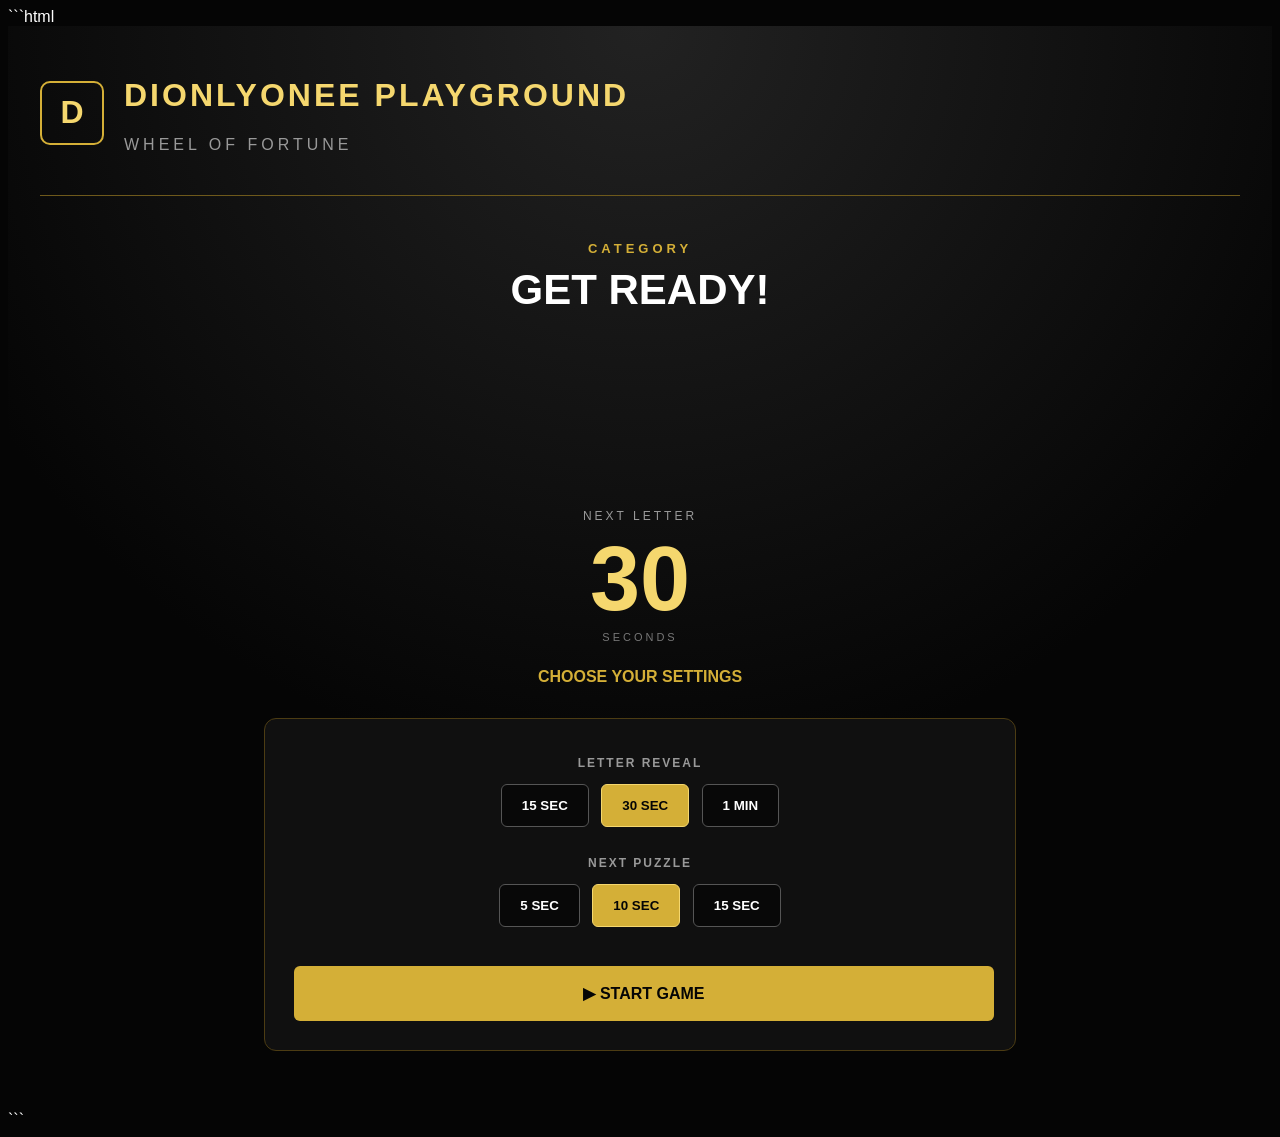
==== index.html @ bd07fd2f "Update index.html" ====
```html
<!DOCTYPE html>
<html lang="en">

<head>

    <meta charset="UTF-8">

    <meta
        name="viewport"
        content="width=device-width, initial-scale=1.0"
    >

    <title>Dionlyonee Playground - Wheel of Fortune</title>

    <link
        rel="stylesheet"
        href="style.css"
    >

</head>


<body>


<div class="game">


    <!-- HEADER -->

    <header>

        <div class="logo">
            D
        </div>

        <div>

            <h1>
                DIONLYONEE PLAYGROUND
            </h1>

            <p>
                WHEEL OF FORTUNE
            </p>

        </div>

    </header>



    <!-- GAME -->

    <main>


        <div class="category-label">
            CATEGORY
        </div>


        <div
            id="category"
            class="category"
        >
            GET READY!
        </div>



        <!-- PUZZLE -->

        <div
            id="puzzle"
            class="puzzle"
        >
        </div>



        <!-- TIMER -->

        <div class="timer-label">
            NEXT LETTER
        </div>


        <div
            id="timer"
            class="timer"
        >
            30
        </div>


        <div class="seconds">
            SECONDS
        </div>



        <!-- MESSAGE -->

        <div
            id="message"
            class="message"
        >
            CHOOSE YOUR SETTINGS
        </div>



        <!-- CONTROLS -->

        <div class="controls">


            <!-- REVEAL TIME -->

            <div class="setting">

                <h3>
                    LETTER REVEAL
                </h3>


                <button
                    class="time-button"
                    data-time="15"
                >
                    15 SEC
                </button>


                <button
                    class="time-button active"
                    data-time="30"
                >
                    30 SEC
                </button>


                <button
                    class="time-button"
                    data-time="60"
                >
                    1 MIN
                </button>

            </div>



            <!-- COOLDOWN -->

            <div class="setting">

                <h3>
                    NEXT PUZZLE
                </h3>


                <button
                    class="cooldown-button"
                    data-time="5"
                >
                    5 SEC
                </button>


                <button
                    class="cooldown-button active"
                    data-time="10"
                >
                    10 SEC
                </button>


                <button
                    class="cooldown-button"
                    data-time="15"
                >
                    15 SEC
                </button>

            </div>



            <!-- START -->

            <button
                id="start"
                class="start-button"
            >
                ▶ START GAME
            </button>


        </div>


    </main>

</div>



<!-- =================================================
     GAME JAVASCRIPT
================================================= -->

<script>


/* =================================================
   PUZZLES
================================================= */

const puzzles = {

    Animals: [

        "ELEPHANT",
        "GIRAFFE",
        "MONKEY",
        "DOLPHIN",
        "CROCODILE",
        "KANGAROO",
        "TIGER",
        "GORILLA"

    ],


    Countries: [

        "JAMAICA",
        "CANADA",
        "BRAZIL",
        "JAPAN",
        "MEXICO",
        "BAHAMAS",
        "BARBADOS",
        "FRANCE"

    ],


    "Jamaican Phrases": [

        "WAH GWAAN",
        "WEH YUH A SEH",
        "MI DEH YA",
        "EVERYTING IRIE",
        "BIG UP",
        "WALK GOOD"

    ],


    Food: [

        "JERK CHICKEN",
        "RICE AND PEAS",
        "PIZZA",
        "HAMBURGER",
        "ICE CREAM"

    ]

};


/* =================================================
   SETTINGS
================================================= */

let revealTime = 30;

let cooldownTime = 10;


/* =================================================
   GAME VARIABLES
================================================= */

let answer = "";

let category = "";

let revealed = [];

let seconds = 30;

let gameRunning = false;

let timer = null;


/* =================================================
   HTML
================================================= */

const startButton =
    document.getElementById("start");


const categoryElement =
    document.getElementById("category");


const puzzleElement =
    document.getElementById("puzzle");


const timerElement =
    document.getElementById("timer");


const messageElement =
    document.getElementById("message");


/* =================================================
   TIME BUTTONS
================================================= */

document
    .querySelectorAll(".time-button")
    .forEach(function(button) {


        button.addEventListener(
            "click",
            function() {


                if (gameRunning) {

                    return;

                }


                document
                    .querySelectorAll(".time-button")
                    .forEach(function(item) {

                        item.classList.remove(
                            "active"
                        );

                    });


                button.classList.add(
                    "active"
                );


                revealTime =
                    Number(
                        button.dataset.time
                    );


                seconds =
                    revealTime;


                timerElement.textContent =
                    revealTime;


                messageElement.textContent =
                    "LETTERS REVEAL EVERY " +
                    revealTime +
                    " SECONDS";


                console.log(
                    "Reveal time:",
                    revealTime
                );

            }

        );

    });



/* =================================================
   COOLDOWN BUTTONS
================================================= */

document
    .querySelectorAll(".cooldown-button")
    .forEach(function(button) {


        button.addEventListener(
            "click",
            function() {


                if (gameRunning) {

                    return;

                }


                document
                    .querySelectorAll(".cooldown-button")
                    .forEach(function(item) {

                        item.classList.remove(
                            "active"
                        );

                    });


                button.classList.add(
                    "active"
                );


                cooldownTime =
                    Number(
                        button.dataset.time
                    );


                messageElement.textContent =
                    "NEXT PUZZLE COOLDOWN: " +
                    cooldownTime +
                    " SECONDS";


                console.log(
                    "Cooldown:",
                    cooldownTime
                );

            }

        );

    });



/* =================================================
   START BUTTON
================================================= */

startButton.addEventListener(
    "click",
    function() {

        startGame();

    }
);



/* =================================================
   ENTER KEY
================================================= */

document.addEventListener(
    "keydown",
    function(event) {


        if (
            event.key === "Enter"
            &&
            !gameRunning
        ) {

            startGame();

        }

    }
);



/* =================================================
   START GAME
================================================= */

function startGame() {


    console.log(
        "GAME STARTED"
    );


    clearInterval(
        timer
    );


    /* Pick category */

    const categories =
        Object.keys(
            puzzles
        );


    const categoryIndex =
        Math.floor(
            Math.random() *
            categories.length
        );


    category =
        categories[
            categoryIndex
        ];


    /* Pick answer */

    const words =
        puzzles[
            category
        ];


    const wordIndex =
        Math.floor(
            Math.random() *
            words.length
        );


    answer =
        words[
            wordIndex
        ];


    /* Reset */

    revealed = [];

    seconds = revealTime;

    gameRunning = true;


    /* Display */

    categoryElement.textContent =
        category;


    timerElement.textContent =
        seconds;


    messageElement.textContent =
        "GUESS THE ANSWER IN CHAT!";


    /* Draw */

    drawPuzzle();


    /* Start timer */

    timer =
        setInterval(
            countdown,
            1000
        );

}



/* =================================================
   DRAW PUZZLE
================================================= */

function drawPuzzle() {


    puzzleElement.innerHTML =
        "";


    for (
        let i = 0;
        i < answer.length;
        i++
    ) {


        const character =
            answer[i];


        /* SPACE */

        if (
            character === " "
        ) {


            const space =
                document.createElement(
                    "div"
                );


            space.className =
                "space";


            puzzleElement.appendChild(
                space
            );


            continue;

        }


        /* LETTER BOX */

        const box =
            document.createElement(
                "div"
            );


        box.className =
            "letter";


        /* REVEALED */

        if (
            revealed.includes(
                character
            )
        ) {


            box.textContent =
                character;


            box.classList.add(
                "revealed"
            );

        }


        puzzleElement.appendChild(
            box

        );

    }

}



/* =================================================
   COUNTDOWN
================================================= */

function countdown() {


    seconds--;


    timerElement.textContent =
        seconds;


    if (
        seconds <= 0
    ) {


        revealLetter();

    }

}



/* =================================================
   REVEAL LETTER
================================================= */

function revealLetter() {


    clearInterval(
        timer
    );


    /* Find hidden letters */

    const hiddenLetters =
        [
            ...new Set(

                answer
                    .split("")
                    .filter(
                        function(letter) {

                            return (
                                letter !== " "
                                &&
                                !revealed.includes(
                                    letter
                                )
                            );

                        }
                    )

            )
        ];


    /* Finished */

    if (
        hiddenLetters.length === 0
    ) {

        finishGame();

        return;

    }


    /* Pick letter */

    const randomIndex =
        Math.floor(
            Math.random() *
            hiddenLetters.length
        );


    const letter =
        hiddenLetters[
            randomIndex
        ];


    revealed.push(
        letter
    );


    console.log(
        "Letter revealed:",
        letter
    );


    /* Update puzzle */

    drawPuzzle();


    /* Check */

    if (
        puzzleComplete()
    ) {

        finishGame();

        return;

    }


    /* Reset */

    seconds =
        revealTime;


    timerElement.textContent =
        seconds;


    timer =
        setInterval(
            countdown,
            1000
        );

}



/* =================================================
   PUZZLE COMPLETE
================================================= */

function puzzleComplete() {


    for (
        let i = 0;
        i < answer.length;
        i++
    ) {


        const character =
            answer[i];


        if (
            character === " "
        ) {

            continue;

        }


        if (
            !revealed.includes(
                character
            )
        ) {

            return false;

        }

    }


    return true;

}



/* =================================================
   FINISH
================================================= */

function finishGame() {


    clearInterval(
        timer
    );


    /* Reveal everything */

    revealed =
        [
            ...new Set(

                answer
                    .split("")
                    .filter(
                        function(letter) {

                            return (
                                letter !== " "
                            );

                        }
                    )

            )
        ];


    drawPuzzle();


    gameRunning = false;


    timerElement.textContent =
        "✓";


    messageElement.textContent =
        "ANSWER REVEALED!";


    /* Automatically start next round */

    setTimeout(
        function() {

            startGame();

        },
        cooldownTime * 1000
    );

}


console.log(
    "DIONLYONEE WHEEL OF FORTUNE READY"
);


</script>


</body>

</html>
```
---- style.css ----
```css
* {
    box-sizing: border-box;
    margin: 0;
    padding: 0;
}


body {

    min-height: 100vh;

    background: #050505;

    color: white;

    font-family: Arial, sans-serif;

}


.game {

    min-height: 100vh;

    padding: 30px;

    background:
        radial-gradient(
            circle at top,
            #222 0%,
            #050505 60%
        );

}


header {

    max-width: 1200px;

    margin: auto;

    display: flex;

    align-items: center;

    gap: 20px;

    padding-bottom: 25px;

    border-bottom:
        1px solid #6e591b;

}


.logo {

    width: 60px;

    height: 60px;

    display: flex;

    align-items: center;

    justify-content: center;

    border: 2px solid #d4af37;

    border-radius: 10px;

    color: #f5d76e;

    font-size: 32px;

    font-weight: 900;

}


h1 {

    color: #f5d76e;

    font-size: 32px;

    letter-spacing: 3px;

}


header p {

    margin-top: 5px;

    color: #999;

    letter-spacing: 4px;

}


main {

    max-width: 1200px;

    margin: auto;

    text-align: center;

}


.category-label {

    margin-top: 45px;

    color: #d4af37;

    font-size: 13px;

    font-weight: bold;

    letter-spacing: 4px;

}


.category {

    margin-top: 10px;

    font-size: 42px;

    font-weight: 900;

}


.puzzle {

    min-height: 120px;

    margin-top: 50px;

    display: flex;

    justify-content: center;

    align-items: center;

    flex-wrap: wrap;

    gap: 8px;

}


.letter {

    width: 60px;

    height: 75px;

    border: 2px solid #d4af37;

    border-radius: 6px;

    display: flex;

    align-items: center;

    justify-content: center;

    background: #080808;

    font-size: 40px;

    font-weight: bold;

}


.letter.revealed {

    background: #d4af37;

    color: #050505;

}


.space {

    width: 25px;

}


.timer-label {

    margin-top: 25px;

    color: #999;

    font-size: 12px;

    letter-spacing: 3px;

}


.timer {

    margin-top: 5px;

    color: #f5d76e;

    font-size: 90px;

    font-weight: 900;

}


.seconds {

    color: #777;

    font-size: 11px;

    letter-spacing: 3px;

}


.message {

    margin-top: 25px;

    color: #d4af37;

    font-weight: bold;

    min-height: 20px;

}


.controls {

    max-width: 700px;

    margin: 30px auto;

    padding: 25px;

    background: #101010;

    border: 1px solid #4c3c13;

    border-radius: 12px;

}


.setting {

    margin-bottom: 25px;

}


.setting h3 {

    margin-bottom: 10px;

    color: #999;

    font-size: 12px;

    letter-spacing: 2px;

}


button {

    padding: 13px 20px;

    margin: 4px;

    border: 1px solid #555;

    border-radius: 6px;

    background: #080808;

    color: white;

    font-weight: bold;

    cursor: pointer;

}


button:hover {

    border-color: #d4af37;

}


button.active {

    background: #d4af37;

    color: #050505;

    border-color: #f5d76e;

}


.start-button {

    width: 100%;

    margin-top: 10px;

    padding: 18px;

    background: #d4af37;

    color: #050505;

    border: none;

    font-size: 16px;

}


.start-button:hover {

    background: #f5d76e;

}


@media (max-width: 700px) {

    .game {

        padding: 15px;

    }


    h1 {

        font-size: 18px;

        letter-spacing: 1px;

    }


    .category {

        font-size: 28px;

    }


    .letter {

        width: 42px;

        height: 55px;

        font-size: 28px;

    }


    .timer {

        font-size: 70px;

    }

}
```
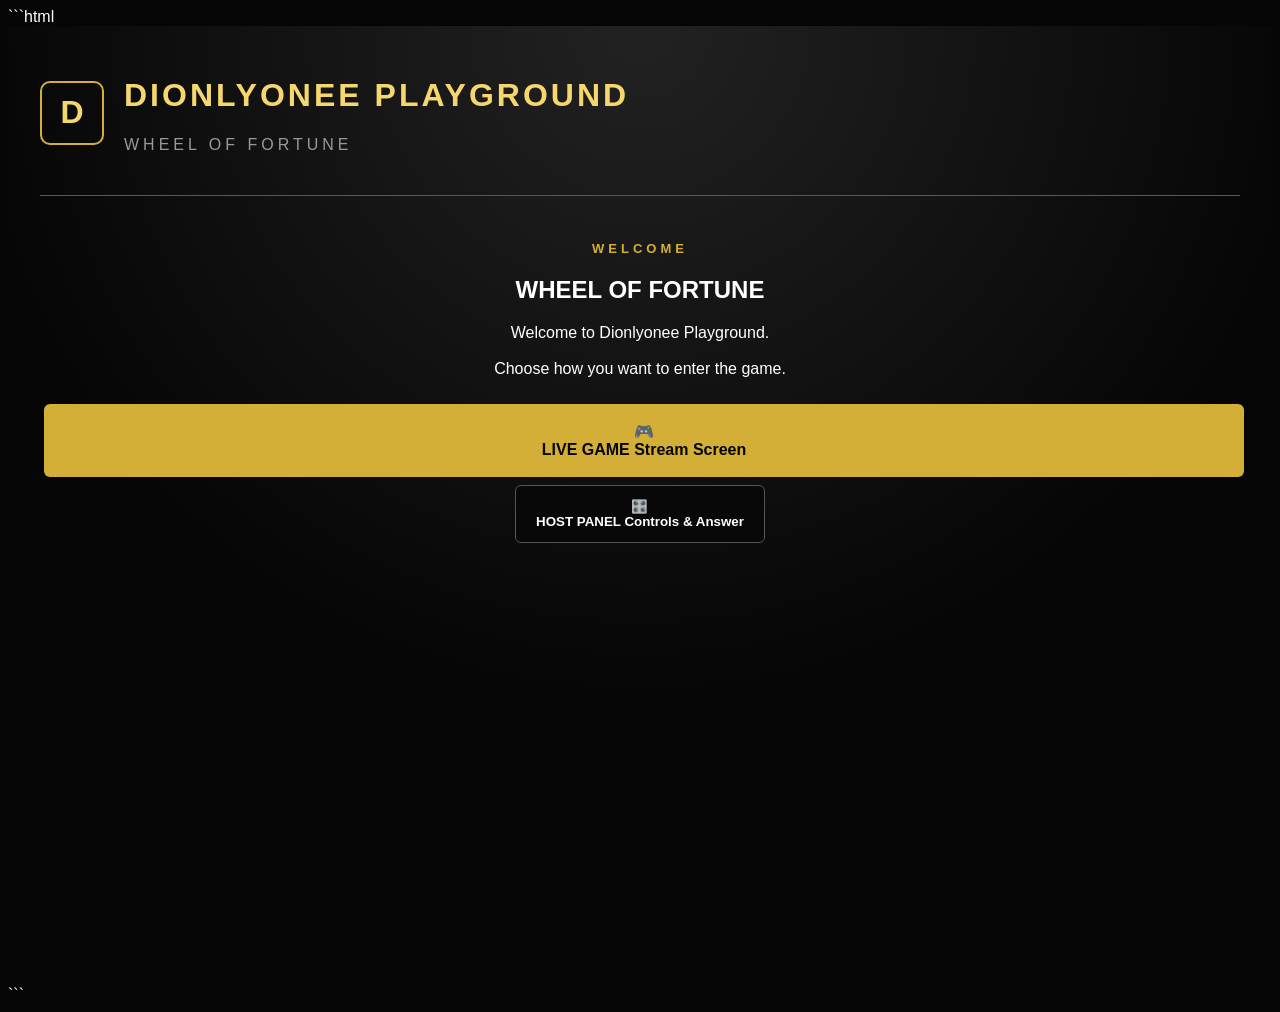
==== commit b3fe75c7: "Update index.html" ====
--- a/index.html
+++ b/index.html
@@ -11,7 +11,7 @@
         content="width=device-width, initial-scale=1.0"
     >
 
-    <title>Dionlyonee Playground - Wheel of Fortune</title>
+    <title>Dionlyonee Playground</title>
 
     <link
         rel="stylesheet"
@@ -51,9 +51,91 @@
 
 
 
-    <!-- GAME -->
-
-    <main>
+    <!-- START SCREEN -->
+
+    <main
+        id="startScreen"
+        class="start-screen"
+    >
+
+
+        <div class="category-label">
+            WELCOME
+        </div>
+
+
+        <h2>
+            WHEEL OF FORTUNE
+        </h2>
+
+
+        <p class="welcome-text">
+
+            Welcome to Dionlyonee Playground.
+
+            <br><br>
+
+            Choose how you want to enter the game.
+
+        </p>
+
+
+
+        <div class="mode-buttons">
+
+
+            <!-- LIVE GAME -->
+
+            <button
+                id="liveButton"
+                class="start-button"
+            >
+
+                🎮
+                <br>
+
+                LIVE GAME
+
+                <span>
+                    Stream Screen
+                </span>
+
+            </button>
+
+
+
+            <!-- HOST -->
+
+            <button
+                id="hostButton"
+                class="host-next-button"
+            >
+
+                🎛️
+                <br>
+
+                HOST PANEL
+
+                <span>
+                    Controls & Answer
+                </span>
+
+            </button>
+
+
+        </div>
+
+
+    </main>
+
+
+
+    <!-- LIVE GAME SCREEN -->
+
+    <main
+        id="liveScreen"
+        style="display:none;"
+    >
 
 
         <div class="category-label">
@@ -70,8 +152,6 @@
 
 
 
-        <!-- PUZZLE -->
-
         <div
             id="puzzle"
             class="puzzle"
@@ -80,8 +160,6 @@
 
 
 
-        <!-- TIMER -->
-
         <div class="timer-label">
             NEXT LETTER
         </div>
@@ -100,845 +178,75 @@
         </div>
 
 
-
-        <!-- MESSAGE -->
-
         <div
             id="message"
             class="message"
         >
-            CHOOSE YOUR SETTINGS
-        </div>
-
-
-
-        <!-- CONTROLS -->
-
-        <div class="controls">
-
-
-            <!-- REVEAL TIME -->
-
-            <div class="setting">
-
-                <h3>
-                    LETTER REVEAL
-                </h3>
-
-
-                <button
-                    class="time-button"
-                    data-time="15"
-                >
-                    15 SEC
-                </button>
-
-
-                <button
-                    class="time-button active"
-                    data-time="30"
-                >
-                    30 SEC
-                </button>
-
-
-                <button
-                    class="time-button"
-                    data-time="60"
-                >
-                    1 MIN
-                </button>
-
-            </div>
-
-
-
-            <!-- COOLDOWN -->
-
-            <div class="setting">
-
-                <h3>
-                    NEXT PUZZLE
-                </h3>
-
-
-                <button
-                    class="cooldown-button"
-                    data-time="5"
-                >
-                    5 SEC
-                </button>
-
-
-                <button
-                    class="cooldown-button active"
-                    data-time="10"
-                >
-                    10 SEC
-                </button>
-
-
-                <button
-                    class="cooldown-button"
-                    data-time="15"
-                >
-                    15 SEC
-                </button>
-
-            </div>
-
-
-
-            <!-- START -->
-
-            <button
-                id="start"
-                class="start-button"
-            >
-                ▶ START GAME
-            </button>
-
-
+            WAITING FOR HOST
         </div>
 
 
     </main>
 
+
 </div>
 
 
 
-<!-- =================================================
-     GAME JAVASCRIPT
-================================================= -->
-
 <script>
 
 
 /* =================================================
-   PUZZLES
+   OPEN LIVE GAME
 ================================================= */
 
-const puzzles = {
-
-    Animals: [
-
-        "ELEPHANT",
-        "GIRAFFE",
-        "MONKEY",
-        "DOLPHIN",
-        "CROCODILE",
-        "KANGAROO",
-        "TIGER",
-        "GORILLA"
-
-    ],
-
-
-    Countries: [
-
-        "JAMAICA",
-        "CANADA",
-        "BRAZIL",
-        "JAPAN",
-        "MEXICO",
-        "BAHAMAS",
-        "BARBADOS",
-        "FRANCE"
-
-    ],
-
-
-    "Jamaican Phrases": [
-
-        "WAH GWAAN",
-        "WEH YUH A SEH",
-        "MI DEH YA",
-        "EVERYTING IRIE",
-        "BIG UP",
-        "WALK GOOD"
-
-    ],
-
-
-    Food: [
-
-        "JERK CHICKEN",
-        "RICE AND PEAS",
-        "PIZZA",
-        "HAMBURGER",
-        "ICE CREAM"
-
-    ]
-
-};
+document
+    .getElementById("liveButton")
+    .addEventListener(
+        "click",
+        function() {
+
+
+            document
+                .getElementById(
+                    "startScreen"
+                )
+                .style.display =
+                "none";
+
+
+            document
+                .getElementById(
+                    "liveScreen"
+                )
+                .style.display =
+                "block";
+
+
+        }
+    );
+
 
 
 /* =================================================
-   SETTINGS
+   OPEN HOST PANEL
 ================================================= */
 
-let revealTime = 30;
-
-let cooldownTime = 10;
-
-
-/* =================================================
-   GAME VARIABLES
-================================================= */
-
-let answer = "";
-
-let category = "";
-
-let revealed = [];
-
-let seconds = 30;
-
-let gameRunning = false;
-
-let timer = null;
-
-
-/* =================================================
-   HTML
-================================================= */
-
-const startButton =
-    document.getElementById("start");
-
-
-const categoryElement =
-    document.getElementById("category");
-
-
-const puzzleElement =
-    document.getElementById("puzzle");
-
-
-const timerElement =
-    document.getElementById("timer");
-
-
-const messageElement =
-    document.getElementById("message");
-
-
-/* =================================================
-   TIME BUTTONS
-================================================= */
-
 document
-    .querySelectorAll(".time-button")
-    .forEach(function(button) {
-
-
-        button.addEventListener(
-            "click",
-            function() {
-
-
-                if (gameRunning) {
-
-                    return;
-
-                }
-
-
-                document
-                    .querySelectorAll(".time-button")
-                    .forEach(function(item) {
-
-                        item.classList.remove(
-                            "active"
-                        );
-
-                    });
-
-
-                button.classList.add(
-                    "active"
-                );
-
-
-                revealTime =
-                    Number(
-                        button.dataset.time
-                    );
-
-
-                seconds =
-                    revealTime;
-
-
-                timerElement.textContent =
-                    revealTime;
-
-
-                messageElement.textContent =
-                    "LETTERS REVEAL EVERY " +
-                    revealTime +
-                    " SECONDS";
-
-
-                console.log(
-                    "Reveal time:",
-                    revealTime
-                );
-
-            }
-
-        );
-
-    });
-
-
-
-/* =================================================
-   COOLDOWN BUTTONS
-================================================= */
-
-document
-    .querySelectorAll(".cooldown-button")
-    .forEach(function(button) {
-
-
-        button.addEventListener(
-            "click",
-            function() {
-
-
-                if (gameRunning) {
-
-                    return;
-
-                }
-
-
-                document
-                    .querySelectorAll(".cooldown-button")
-                    .forEach(function(item) {
-
-                        item.classList.remove(
-                            "active"
-                        );
-
-                    });
-
-
-                button.classList.add(
-                    "active"
-                );
-
-
-                cooldownTime =
-                    Number(
-                        button.dataset.time
-                    );
-
-
-                messageElement.textContent =
-                    "NEXT PUZZLE COOLDOWN: " +
-                    cooldownTime +
-                    " SECONDS";
-
-
-                console.log(
-                    "Cooldown:",
-                    cooldownTime
-                );
-
-            }
-
-        );
-
-    });
-
-
-
-/* =================================================
-   START BUTTON
-================================================= */
-
-startButton.addEventListener(
-    "click",
-    function() {
-
-        startGame();
-
-    }
-);
-
-
-
-/* =================================================
-   ENTER KEY
-================================================= */
-
-document.addEventListener(
-    "keydown",
-    function(event) {
-
-
-        if (
-            event.key === "Enter"
-            &&
-            !gameRunning
-        ) {
-
-            startGame();
+    .getElementById("hostButton")
+    .addEventListener(
+        "click",
+        function() {
+
+
+            window.open(
+                "host.html",
+                "_blank"
+            );
+
 
         }
-
-    }
-);
-
-
-
-/* =================================================
-   START GAME
-================================================= */
-
-function startGame() {
-
-
-    console.log(
-        "GAME STARTED"
     );
-
-
-    clearInterval(
-        timer
-    );
-
-
-    /* Pick category */
-
-    const categories =
-        Object.keys(
-            puzzles
-        );
-
-
-    const categoryIndex =
-        Math.floor(
-            Math.random() *
-            categories.length
-        );
-
-
-    category =
-        categories[
-            categoryIndex
-        ];
-
-
-    /* Pick answer */
-
-    const words =
-        puzzles[
-            category
-        ];
-
-
-    const wordIndex =
-        Math.floor(
-            Math.random() *
-            words.length
-        );
-
-
-    answer =
-        words[
-            wordIndex
-        ];
-
-
-    /* Reset */
-
-    revealed = [];
-
-    seconds = revealTime;
-
-    gameRunning = true;
-
-
-    /* Display */
-
-    categoryElement.textContent =
-        category;
-
-
-    timerElement.textContent =
-        seconds;
-
-
-    messageElement.textContent =
-        "GUESS THE ANSWER IN CHAT!";
-
-
-    /* Draw */
-
-    drawPuzzle();
-
-
-    /* Start timer */
-
-    timer =
-        setInterval(
-            countdown,
-            1000
-        );
-
-}
-
-
-
-/* =================================================
-   DRAW PUZZLE
-================================================= */
-
-function drawPuzzle() {
-
-
-    puzzleElement.innerHTML =
-        "";
-
-
-    for (
-        let i = 0;
-        i < answer.length;
-        i++
-    ) {
-
-
-        const character =
-            answer[i];
-
-
-        /* SPACE */
-
-        if (
-            character === " "
-        ) {
-
-
-            const space =
-                document.createElement(
-                    "div"
-                );
-
-
-            space.className =
-                "space";
-
-
-            puzzleElement.appendChild(
-                space
-            );
-
-
-            continue;
-
-        }
-
-
-        /* LETTER BOX */
-
-        const box =
-            document.createElement(
-                "div"
-            );
-
-
-        box.className =
-            "letter";
-
-
-        /* REVEALED */
-
-        if (
-            revealed.includes(
-                character
-            )
-        ) {
-
-
-            box.textContent =
-                character;
-
-
-            box.classList.add(
-                "revealed"
-            );
-
-        }
-
-
-        puzzleElement.appendChild(
-            box
-
-        );
-
-    }
-
-}
-
-
-
-/* =================================================
-   COUNTDOWN
-================================================= */
-
-function countdown() {
-
-
-    seconds--;
-
-
-    timerElement.textContent =
-        seconds;
-
-
-    if (
-        seconds <= 0
-    ) {
-
-
-        revealLetter();
-
-    }
-
-}
-
-
-
-/* =================================================
-   REVEAL LETTER
-================================================= */
-
-function revealLetter() {
-
-
-    clearInterval(
-        timer
-    );
-
-
-    /* Find hidden letters */
-
-    const hiddenLetters =
-        [
-            ...new Set(
-
-                answer
-                    .split("")
-                    .filter(
-                        function(letter) {
-
-                            return (
-                                letter !== " "
-                                &&
-                                !revealed.includes(
-                                    letter
-                                )
-                            );
-
-                        }
-                    )
-
-            )
-        ];
-
-
-    /* Finished */
-
-    if (
-        hiddenLetters.length === 0
-    ) {
-
-        finishGame();
-
-        return;
-
-    }
-
-
-    /* Pick letter */
-
-    const randomIndex =
-        Math.floor(
-            Math.random() *
-            hiddenLetters.length
-        );
-
-
-    const letter =
-        hiddenLetters[
-            randomIndex
-        ];
-
-
-    revealed.push(
-        letter
-    );
-
-
-    console.log(
-        "Letter revealed:",
-        letter
-    );
-
-
-    /* Update puzzle */
-
-    drawPuzzle();
-
-
-    /* Check */
-
-    if (
-        puzzleComplete()
-    ) {
-
-        finishGame();
-
-        return;
-
-    }
-
-
-    /* Reset */
-
-    seconds =
-        revealTime;
-
-
-    timerElement.textContent =
-        seconds;
-
-
-    timer =
-        setInterval(
-            countdown,
-            1000
-        );
-
-}
-
-
-
-/* =================================================
-   PUZZLE COMPLETE
-================================================= */
-
-function puzzleComplete() {
-
-
-    for (
-        let i = 0;
-        i < answer.length;
-        i++
-    ) {
-
-
-        const character =
-            answer[i];
-
-
-        if (
-            character === " "
-        ) {
-
-            continue;
-
-        }
-
-
-        if (
-            !revealed.includes(
-                character
-            )
-        ) {
-
-            return false;
-
-        }
-
-    }
-
-
-    return true;
-
-}
-
-
-
-/* =================================================
-   FINISH
-================================================= */
-
-function finishGame() {
-
-
-    clearInterval(
-        timer
-    );
-
-
-    /* Reveal everything */
-
-    revealed =
-        [
-            ...new Set(
-
-                answer
-                    .split("")
-                    .filter(
-                        function(letter) {
-
-                            return (
-                                letter !== " "
-                            );
-
-                        }
-                    )
-
-            )
-        ];
-
-
-    drawPuzzle();
-
-
-    gameRunning = false;
-
-
-    timerElement.textContent =
-        "✓";
-
-
-    messageElement.textContent =
-        "ANSWER REVEALED!";
-
-
-    /* Automatically start next round */
-
-    setTimeout(
-        function() {
-
-            startGame();
-
-        },
-        cooldownTime * 1000
-    );
-
-}
-
-
-console.log(
-    "DIONLYONEE WHEEL OF FORTUNE READY"
-);
 
 
 </script>
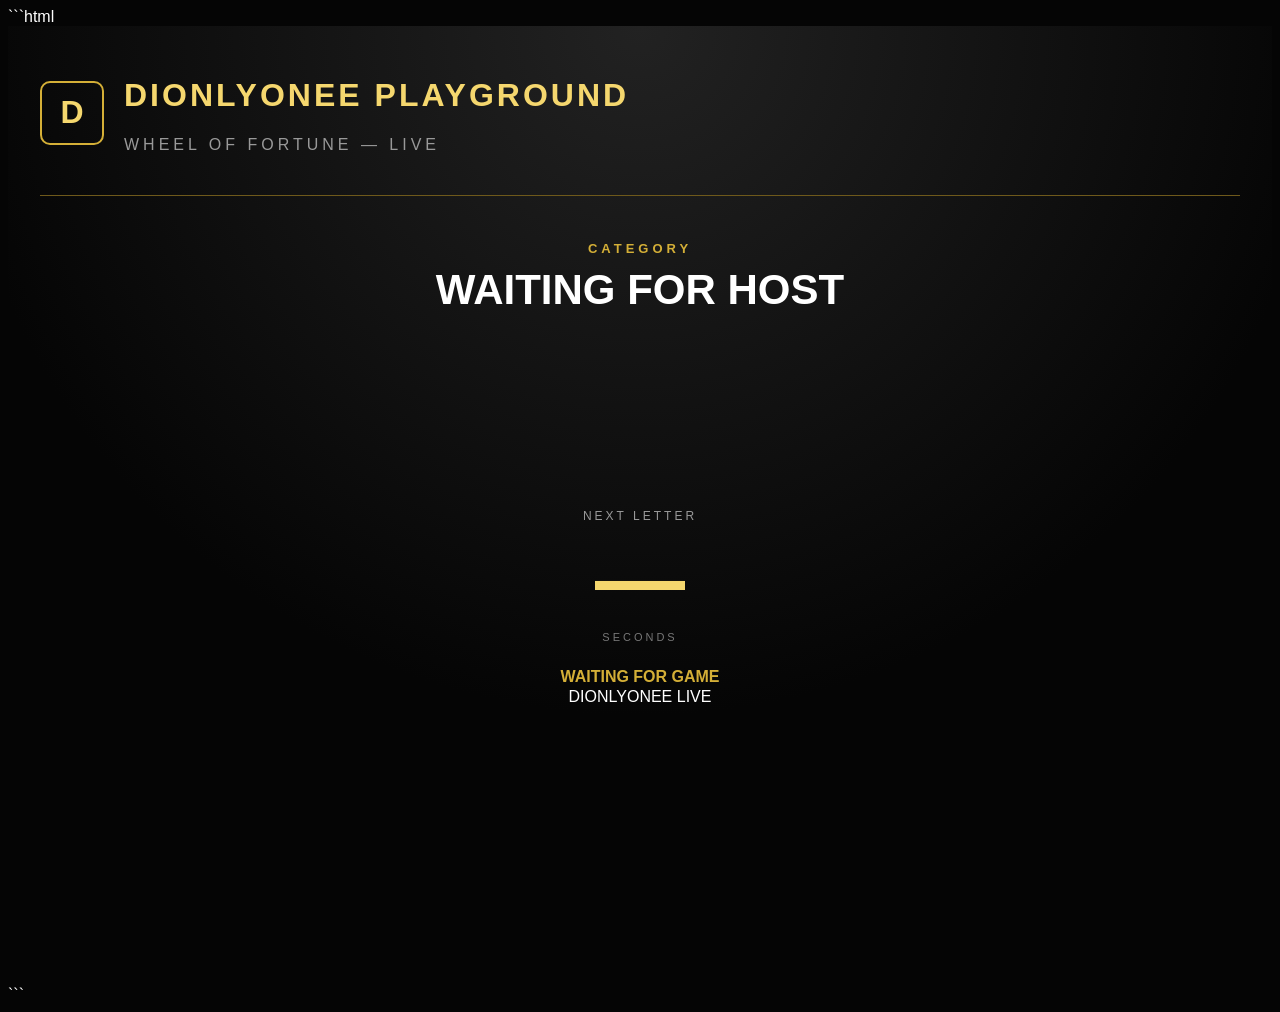
==== commit 0a565700: "Update index.html" ====
--- a/index.html
+++ b/index.html
@@ -11,7 +11,7 @@
         content="width=device-width, initial-scale=1.0"
     >
 
-    <title>Dionlyonee Playground</title>
+    <title>Dionlyonee LIVE — STREAM</title>
 
     <link
         rel="stylesheet"
@@ -27,8 +27,6 @@
 <div class="game">
 
 
-    <!-- HEADER -->
-
     <header>
 
         <div class="logo">
@@ -42,7 +40,7 @@
             </h1>
 
             <p>
-                WHEEL OF FORTUNE
+                WHEEL OF FORTUNE — LIVE
             </p>
 
         </div>
@@ -51,91 +49,7 @@
 
 
 
-    <!-- START SCREEN -->
-
-    <main
-        id="startScreen"
-        class="start-screen"
-    >
-
-
-        <div class="category-label">
-            WELCOME
-        </div>
-
-
-        <h2>
-            WHEEL OF FORTUNE
-        </h2>
-
-
-        <p class="welcome-text">
-
-            Welcome to Dionlyonee Playground.
-
-            <br><br>
-
-            Choose how you want to enter the game.
-
-        </p>
-
-
-
-        <div class="mode-buttons">
-
-
-            <!-- LIVE GAME -->
-
-            <button
-                id="liveButton"
-                class="start-button"
-            >
-
-                🎮
-                <br>
-
-                LIVE GAME
-
-                <span>
-                    Stream Screen
-                </span>
-
-            </button>
-
-
-
-            <!-- HOST -->
-
-            <button
-                id="hostButton"
-                class="host-next-button"
-            >
-
-                🎛️
-                <br>
-
-                HOST PANEL
-
-                <span>
-                    Controls & Answer
-                </span>
-
-            </button>
-
-
-        </div>
-
-
-    </main>
-
-
-
-    <!-- LIVE GAME SCREEN -->
-
-    <main
-        id="liveScreen"
-        style="display:none;"
-    >
+    <main>
 
 
         <div class="category-label">
@@ -147,7 +61,7 @@
             id="category"
             class="category"
         >
-            GET READY!
+            WAITING FOR HOST
         </div>
 
 
@@ -169,20 +83,31 @@
             id="timer"
             class="timer"
         >
-            30
+            —
         </div>
 
 
         <div class="seconds">
             SECONDS
         </div>
+
 
 
         <div
             id="message"
             class="message"
         >
-            WAITING FOR HOST
+            WAITING FOR GAME
+        </div>
+
+
+
+        <div class="live-status">
+
+            <span class="connection-dot"></span>
+
+            DIONLYONEE LIVE
+
         </div>
 
 
@@ -197,56 +122,282 @@
 
 
 /* =================================================
-   OPEN LIVE GAME
-================================================= */
-
-document
-    .getElementById("liveButton")
-    .addEventListener(
-        "click",
-        function() {
-
-
-            document
-                .getElementById(
-                    "startScreen"
-                )
-                .style.display =
-                "none";
-
-
-            document
-                .getElementById(
-                    "liveScreen"
-                )
-                .style.display =
-                "block";
-
+   CONNECT TO HOST
+================================================= */
+
+const gameChannel =
+    new BroadcastChannel(
+        "dionlyonee-live-game"
+    );
+
+
+/* =================================================
+   ELEMENTS
+================================================= */
+
+const categoryElement =
+    document.getElementById(
+        "category"
+    );
+
+
+const puzzleElement =
+    document.getElementById(
+        "puzzle"
+    );
+
+
+const timerElement =
+    document.getElementById(
+        "timer"
+    );
+
+
+const messageElement =
+    document.getElementById(
+        "message"
+    );
+
+
+/* =================================================
+   DRAW PUZZLE
+================================================= */
+
+function drawPuzzle(
+    answer,
+    revealed
+) {
+
+
+    puzzleElement.innerHTML =
+        "";
+
+
+    if (!answer) {
+
+        return;
+
+    }
+
+
+    for (
+        let i = 0;
+        i < answer.length;
+        i++
+    ) {
+
+
+        const character =
+            answer[i];
+
+
+        /* SPACE */
+
+        if (
+            character === " "
+        ) {
+
+
+            const space =
+                document.createElement(
+                    "div"
+                );
+
+
+            space.className =
+                "space";
+
+
+            puzzleElement.appendChild(
+                space
+            );
+
+
+            continue;
 
         }
-    );
-
-
-
-/* =================================================
-   OPEN HOST PANEL
-================================================= */
-
-document
-    .getElementById("hostButton")
-    .addEventListener(
-        "click",
-        function() {
-
-
-            window.open(
-                "host.html",
-                "_blank"
+
+
+        /* LETTER BOX */
+
+        const box =
+            document.createElement(
+                "div"
             );
 
 
+        box.className =
+            "letter";
+
+
+        /*
+        Only display letters that
+        the host has revealed.
+        */
+
+        if (
+            revealed &&
+            revealed.includes(
+                character
+            )
+        ) {
+
+            box.textContent =
+                character;
+
+            box.classList.add(
+                "revealed"
+            );
+
         }
-    );
+
+
+        puzzleElement.appendChild(
+            box
+        );
+
+    }
+
+}
+
+
+
+/* =================================================
+   RECEIVE HOST UPDATE
+================================================= */
+
+gameChannel.onmessage =
+    function(event) {
+
+
+        const state =
+            event.data;
+
+
+        console.log(
+            "HOST UPDATE:",
+            state
+        );
+
+
+        categoryElement.textContent =
+            state.category ||
+            "WAITING FOR HOST";
+
+
+        drawPuzzle(
+
+            state.answer,
+
+            state.revealed || []
+
+        );
+
+
+        if (
+            state.running
+        ) {
+
+            timerElement.textContent =
+                state.seconds;
+
+            messageElement.textContent =
+                "GUESS THE ANSWER IN CHAT!";
+
+        }
+
+        else {
+
+            timerElement.textContent =
+                "—";
+
+            messageElement.textContent =
+                "WAITING FOR NEXT GAME";
+
+        }
+
+
+    };
+
+
+
+/* =================================================
+   BACKUP STATE
+================================================= */
+
+function loadBackupState() {
+
+
+    const saved =
+        localStorage.getItem(
+            "dionlyoneeGameState"
+        );
+
+
+    if (!saved) {
+
+        return;
+
+    }
+
+
+    try {
+
+
+        const state =
+            JSON.parse(
+                saved
+            );
+
+
+        categoryElement.textContent =
+            state.category ||
+            "WAITING FOR HOST";
+
+
+        drawPuzzle(
+
+            state.answer,
+
+            state.revealed || []
+
+        );
+
+
+        if (
+            state.running
+        ) {
+
+            timerElement.textContent =
+                state.seconds;
+
+        }
+
+
+    }
+
+    catch (error) {
+
+        console.log(
+            "No backup game state."
+        );
+
+    }
+
+}
+
+
+
+/* =================================================
+   LOAD BACKUP
+================================================= */
+
+loadBackupState();
+
+
+console.log(
+    "DIONLYONEE LIVE SCREEN CONNECTED"
+);
 
 
 </script>
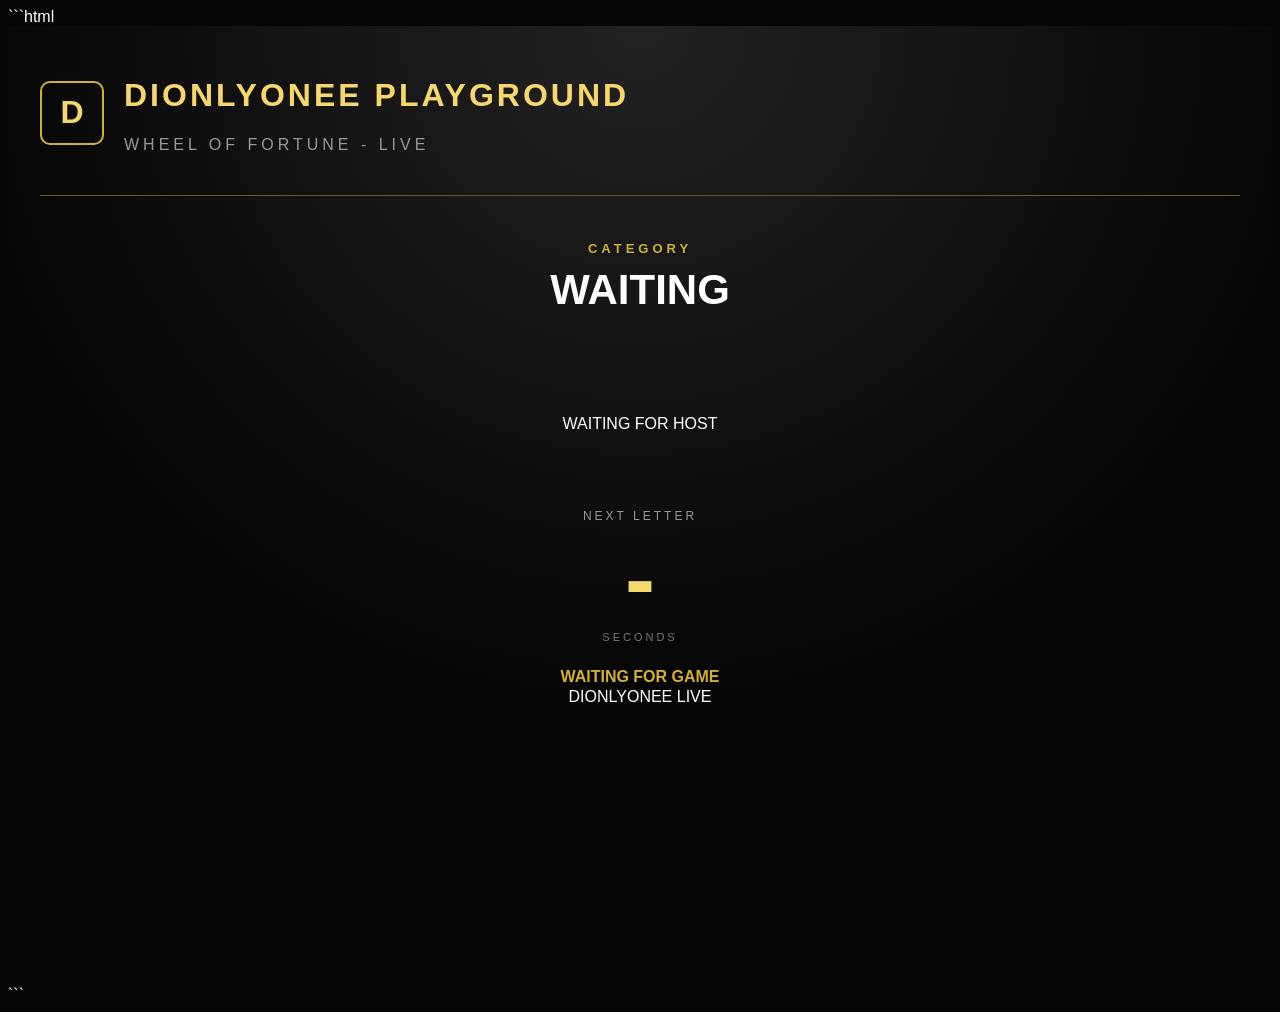
==== commit 31b5e9cd: "Update index.html" ====
--- a/index.html
+++ b/index.html
@@ -3,7 +3,6 @@
 <html lang="en">
 
 <head>
-
     <meta charset="UTF-8">
 
     <meta
@@ -11,21 +10,20 @@
         content="width=device-width, initial-scale=1.0"
     >
 
-    <title>Dionlyonee LIVE — STREAM</title>
+    <title>Dionlyonee LIVE - Wheel of Fortune</title>
 
     <link
         rel="stylesheet"
         href="style.css"
     >
-
 </head>
 
 
 <body>
 
-
 <div class="game">
 
+    <!-- HEADER -->
 
     <header>
 
@@ -35,22 +33,18 @@
 
         <div>
 
-            <h1>
-                DIONLYONEE PLAYGROUND
-            </h1>
-
-            <p>
-                WHEEL OF FORTUNE — LIVE
-            </p>
+            <h1>DIONLYONEE PLAYGROUND</h1>
+
+            <p>WHEEL OF FORTUNE - LIVE</p>
 
         </div>
 
     </header>
 
 
+    <!-- LIVE GAME -->
 
     <main>
-
 
         <div class="category-label">
             CATEGORY
@@ -61,18 +55,23 @@
             id="category"
             class="category"
         >
-            WAITING FOR HOST
-        </div>
-
-
+            WAITING
+        </div>
+
+
+        <!-- PUZZLE -->
 
         <div
             id="puzzle"
             class="puzzle"
         >
-        </div>
-
-
+            <div class="waiting">
+                WAITING FOR HOST
+            </div>
+        </div>
+
+
+        <!-- TIMER -->
 
         <div class="timer-label">
             NEXT LETTER
@@ -83,7 +82,7 @@
             id="timer"
             class="timer"
         >
-            —
+            -
         </div>
 
 
@@ -92,6 +91,7 @@
         </div>
 
 
+        <!-- MESSAGE -->
 
         <div
             id="message"
@@ -101,6 +101,7 @@
         </div>
 
 
+        <!-- LIVE -->
 
         <div class="live-status">
 
@@ -110,29 +111,44 @@
 
         </div>
 
-
     </main>
 
-
 </div>
 
 
 
 <script>
 
-
-/* =================================================
-   CONNECT TO HOST
-================================================= */
-
-const gameChannel =
-    new BroadcastChannel(
-        "dionlyonee-live-game"
-    );
-
-
-/* =================================================
-   ELEMENTS
+/* =================================================
+   LIVE GAME CONNECTION
+================================================= */
+
+/*
+   This channel connects the LIVE screen
+   to the HOST screen when both pages are
+   open in the same browser.
+*/
+
+let gameChannel = null;
+
+
+/*
+   Some browsers support BroadcastChannel.
+   If it is available, use it.
+*/
+
+if ("BroadcastChannel" in window) {
+
+    gameChannel =
+        new BroadcastChannel(
+            "dionlyonee-wheel-game"
+        );
+
+}
+
+
+/* =================================================
+   PAGE ELEMENTS
 ================================================= */
 
 const categoryElement =
@@ -157,6 +173,7 @@
     document.getElementById(
         "message"
     );
+
 
 
 /* =================================================
@@ -168,12 +185,13 @@
     revealed
 ) {
 
-
-    puzzleElement.innerHTML =
-        "";
+    puzzleElement.innerHTML = "";
 
 
     if (!answer) {
+
+        puzzleElement.innerHTML =
+            '<div class="waiting">WAITING FOR HOST</div>';
 
         return;
 
@@ -186,60 +204,52 @@
         i++
     ) {
 
-
         const character =
             answer[i];
 
 
-        /* SPACE */
-
-        if (
-            character === " "
-        ) {
-
+        /*
+           Space between words.
+        */
+
+        if (character === " ") {
 
             const space =
                 document.createElement(
                     "div"
                 );
 
-
-            space.className =
-                "space";
-
+            space.className = "space";
 
             puzzleElement.appendChild(
                 space
             );
 
-
             continue;
 
         }
 
 
-        /* LETTER BOX */
+        /*
+           Letter box.
+        */
 
         const box =
             document.createElement(
                 "div"
             );
 
-
-        box.className =
-            "letter";
+        box.className = "letter";
 
 
         /*
-        Only display letters that
-        the host has revealed.
+           Only show revealed letters.
         */
 
         if (
-            revealed &&
-            revealed.includes(
-                character
-            )
+            Array.isArray(revealed)
+            &&
+            revealed.includes(character)
         ) {
 
             box.textContent =
@@ -263,142 +273,107 @@
 
 
 /* =================================================
-   RECEIVE HOST UPDATE
-================================================= */
-
-gameChannel.onmessage =
-    function(event) {
-
-
-        const state =
-            event.data;
-
-
-        console.log(
-            "HOST UPDATE:",
-            state
-        );
-
-
-        categoryElement.textContent =
-            state.category ||
-            "WAITING FOR HOST";
-
-
-        drawPuzzle(
-
-            state.answer,
-
-            state.revealed || []
-
-        );
-
-
-        if (
-            state.running
-        ) {
-
-            timerElement.textContent =
-                state.seconds;
-
-            messageElement.textContent =
-                "GUESS THE ANSWER IN CHAT!";
-
-        }
-
-        else {
-
-            timerElement.textContent =
-                "—";
-
-            messageElement.textContent =
-                "WAITING FOR NEXT GAME";
-
-        }
-
-
-    };
-
-
-
-/* =================================================
-   BACKUP STATE
-================================================= */
-
-function loadBackupState() {
-
-
-    const saved =
-        localStorage.getItem(
-            "dionlyoneeGameState"
-        );
-
-
-    if (!saved) {
-
-        return;
+   RECEIVE HOST MESSAGE
+================================================= */
+
+if (gameChannel) {
+
+    gameChannel.onmessage =
+        function(event) {
+
+            const state =
+                event.data;
+
+
+            if (!state) {
+
+                return;
+
+            }
+
+
+            updateLiveScreen(
+                state
+            );
+
+        };
+
+}
+
+
+
+/* =================================================
+   UPDATE LIVE SCREEN
+================================================= */
+
+function updateLiveScreen(
+    state
+) {
+
+    /*
+       CATEGORY
+    */
+
+    categoryElement.textContent =
+        state.category ||
+        "WAITING";
+
+
+    /*
+       PUZZLE
+    */
+
+    drawPuzzle(
+
+        state.answer || "",
+
+        state.revealed || []
+
+    );
+
+
+    /*
+       TIMER
+    */
+
+    if (state.running) {
+
+        timerElement.textContent =
+            state.seconds;
+
+
+        messageElement.textContent =
+            "GUESS THE ANSWER IN CHAT!";
 
     }
 
-
-    try {
-
-
-        const state =
-            JSON.parse(
-                saved
-            );
-
-
-        categoryElement.textContent =
-            state.category ||
-            "WAITING FOR HOST";
-
-
-        drawPuzzle(
-
-            state.answer,
-
-            state.revealed || []
-
-        );
-
-
-        if (
-            state.running
-        ) {
-
-            timerElement.textContent =
-                state.seconds;
-
-        }
-
+    else {
+
+        timerElement.textContent =
+            "-";
+
+
+        messageElement.textContent =
+            "WAITING FOR NEXT GAME";
 
     }
 
-    catch (error) {
-
-        console.log(
-            "No backup game state."
-        );
-
-    }
-
 }
 
 
-
-/* =================================================
-   LOAD BACKUP
-================================================= */
-
-loadBackupState();
-
+/* =================================================
+   TEST MESSAGE
+================================================= */
+
+/*
+   The LIVE page will display this in the
+   browser console so we know the JavaScript
+   loaded correctly.
+*/
 
 console.log(
-    "DIONLYONEE LIVE SCREEN CONNECTED"
+    "DIONLYONEE LIVE PAGE LOADED"
 );
-
 
 </script>
 
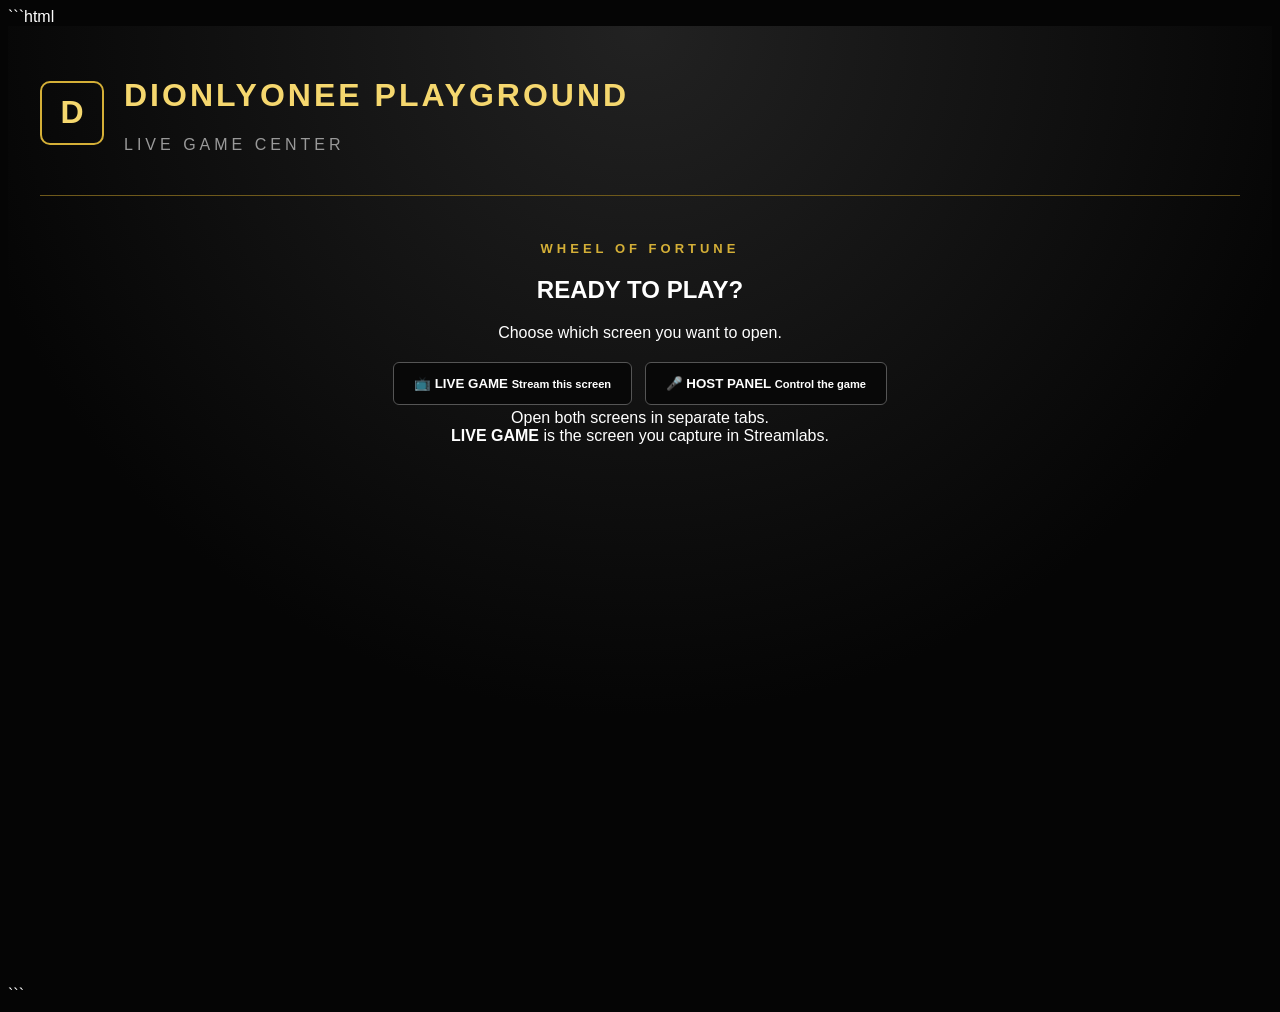
==== commit d8263e4b: "Update index.html" ====
--- a/index.html
+++ b/index.html
@@ -3,6 +3,7 @@
 <html lang="en">
 
 <head>
+
     <meta charset="UTF-8">
 
     <meta
@@ -10,20 +11,23 @@
         content="width=device-width, initial-scale=1.0"
     >
 
-    <title>Dionlyonee LIVE - Wheel of Fortune</title>
+    <title>Dionlyonee Playground</title>
 
     <link
         rel="stylesheet"
         href="style.css"
     >
+
 </head>
 
 
 <body>
 
+
 <div class="game">
 
-    <!-- HEADER -->
+
+    <!-- LOGO / TITLE -->
 
     <header>
 
@@ -33,85 +37,111 @@
 
         <div>
 
-            <h1>DIONLYONEE PLAYGROUND</h1>
+            <h1>
+                DIONLYONEE PLAYGROUND
+            </h1>
 
-            <p>WHEEL OF FORTUNE - LIVE</p>
+            <p>
+                LIVE GAME CENTER
+            </p>
 
         </div>
 
     </header>
 
 
-    <!-- LIVE GAME -->
 
-    <main>
+    <!-- LAUNCH SCREEN -->
+
+    <main class="launch-screen">
+
 
         <div class="category-label">
-            CATEGORY
+            WHEEL OF FORTUNE
         </div>
 
 
-        <div
-            id="category"
-            class="category"
-        >
-            WAITING
+        <h2>
+            READY TO PLAY?
+        </h2>
+
+
+        <p class="launch-description">
+            Choose which screen you want to open.
+        </p>
+
+
+
+        <!-- BUTTONS -->
+
+        <div class="launch-buttons">
+
+
+            <!-- LIVE -->
+
+            <button
+                class="launch-button live-button"
+                onclick="openLive()"
+            >
+
+                <span class="button-icon">
+                    📺
+                </span>
+
+                <span>
+                    LIVE GAME
+                </span>
+
+                <small>
+                    Stream this screen
+                </small>
+
+            </button>
+
+
+
+            <!-- HOST -->
+
+            <button
+                class="launch-button host-button"
+                onclick="openHost()"
+            >
+
+                <span class="button-icon">
+                    🎤
+                </span>
+
+                <span>
+                    HOST PANEL
+                </span>
+
+                <small>
+                    Control the game
+                </small>
+
+            </button>
+
+
         </div>
 
 
-        <!-- PUZZLE -->
 
-        <div
-            id="puzzle"
-            class="puzzle"
-        >
-            <div class="waiting">
-                WAITING FOR HOST
-            </div>
+        <div class="launch-note">
+
+            Open both screens in separate tabs.
+
+            <br>
+
+            <strong>
+                LIVE GAME
+            </strong>
+            is the screen you capture in Streamlabs.
+
         </div>
 
 
-        <!-- TIMER -->
+    </main>
 
-        <div class="timer-label">
-            NEXT LETTER
-        </div>
-
-
-        <div
-            id="timer"
-            class="timer"
-        >
-            -
-        </div>
-
-
-        <div class="seconds">
-            SECONDS
-        </div>
-
-
-        <!-- MESSAGE -->
-
-        <div
-            id="message"
-            class="message"
-        >
-            WAITING FOR GAME
-        </div>
-
-
-        <!-- LIVE -->
-
-        <div class="live-status">
-
-            <span class="connection-dot"></span>
-
-            DIONLYONEE LIVE
-
-        </div>
-
-    </main>
 
 </div>
 
@@ -119,261 +149,35 @@
 
 <script>
 
+
 /* =================================================
-   LIVE GAME CONNECTION
+   OPEN LIVE
 ================================================= */
 
-/*
-   This channel connects the LIVE screen
-   to the HOST screen when both pages are
-   open in the same browser.
-*/
+function openLive() {
 
-let gameChannel = null;
-
-
-/*
-   Some browsers support BroadcastChannel.
-   If it is available, use it.
-*/
-
-if ("BroadcastChannel" in window) {
-
-    gameChannel =
-        new BroadcastChannel(
-            "dionlyonee-wheel-game"
-        );
-
-}
-
-
-/* =================================================
-   PAGE ELEMENTS
-================================================= */
-
-const categoryElement =
-    document.getElementById(
-        "category"
+    window.open(
+        "live.html",
+        "_blank"
     );
-
-
-const puzzleElement =
-    document.getElementById(
-        "puzzle"
-    );
-
-
-const timerElement =
-    document.getElementById(
-        "timer"
-    );
-
-
-const messageElement =
-    document.getElementById(
-        "message"
-    );
-
-
-
-/* =================================================
-   DRAW PUZZLE
-================================================= */
-
-function drawPuzzle(
-    answer,
-    revealed
-) {
-
-    puzzleElement.innerHTML = "";
-
-
-    if (!answer) {
-
-        puzzleElement.innerHTML =
-            '<div class="waiting">WAITING FOR HOST</div>';
-
-        return;
-
-    }
-
-
-    for (
-        let i = 0;
-        i < answer.length;
-        i++
-    ) {
-
-        const character =
-            answer[i];
-
-
-        /*
-           Space between words.
-        */
-
-        if (character === " ") {
-
-            const space =
-                document.createElement(
-                    "div"
-                );
-
-            space.className = "space";
-
-            puzzleElement.appendChild(
-                space
-            );
-
-            continue;
-
-        }
-
-
-        /*
-           Letter box.
-        */
-
-        const box =
-            document.createElement(
-                "div"
-            );
-
-        box.className = "letter";
-
-
-        /*
-           Only show revealed letters.
-        */
-
-        if (
-            Array.isArray(revealed)
-            &&
-            revealed.includes(character)
-        ) {
-
-            box.textContent =
-                character;
-
-            box.classList.add(
-                "revealed"
-            );
-
-        }
-
-
-        puzzleElement.appendChild(
-            box
-        );
-
-    }
 
 }
 
 
 
 /* =================================================
-   RECEIVE HOST MESSAGE
+   OPEN HOST
 ================================================= */
 
-if (gameChannel) {
+function openHost() {
 
-    gameChannel.onmessage =
-        function(event) {
-
-            const state =
-                event.data;
-
-
-            if (!state) {
-
-                return;
-
-            }
-
-
-            updateLiveScreen(
-                state
-            );
-
-        };
+    window.open(
+        "host.html",
+        "_blank"
+    );
 
 }
 
-
-
-/* =================================================
-   UPDATE LIVE SCREEN
-================================================= */
-
-function updateLiveScreen(
-    state
-) {
-
-    /*
-       CATEGORY
-    */
-
-    categoryElement.textContent =
-        state.category ||
-        "WAITING";
-
-
-    /*
-       PUZZLE
-    */
-
-    drawPuzzle(
-
-        state.answer || "",
-
-        state.revealed || []
-
-    );
-
-
-    /*
-       TIMER
-    */
-
-    if (state.running) {
-
-        timerElement.textContent =
-            state.seconds;
-
-
-        messageElement.textContent =
-            "GUESS THE ANSWER IN CHAT!";
-
-    }
-
-    else {
-
-        timerElement.textContent =
-            "-";
-
-
-        messageElement.textContent =
-            "WAITING FOR NEXT GAME";
-
-    }
-
-}
-
-
-/* =================================================
-   TEST MESSAGE
-================================================= */
-
-/*
-   The LIVE page will display this in the
-   browser console so we know the JavaScript
-   loaded correctly.
-*/
-
-console.log(
-    "DIONLYONEE LIVE PAGE LOADED"
-);
 
 </script>
 
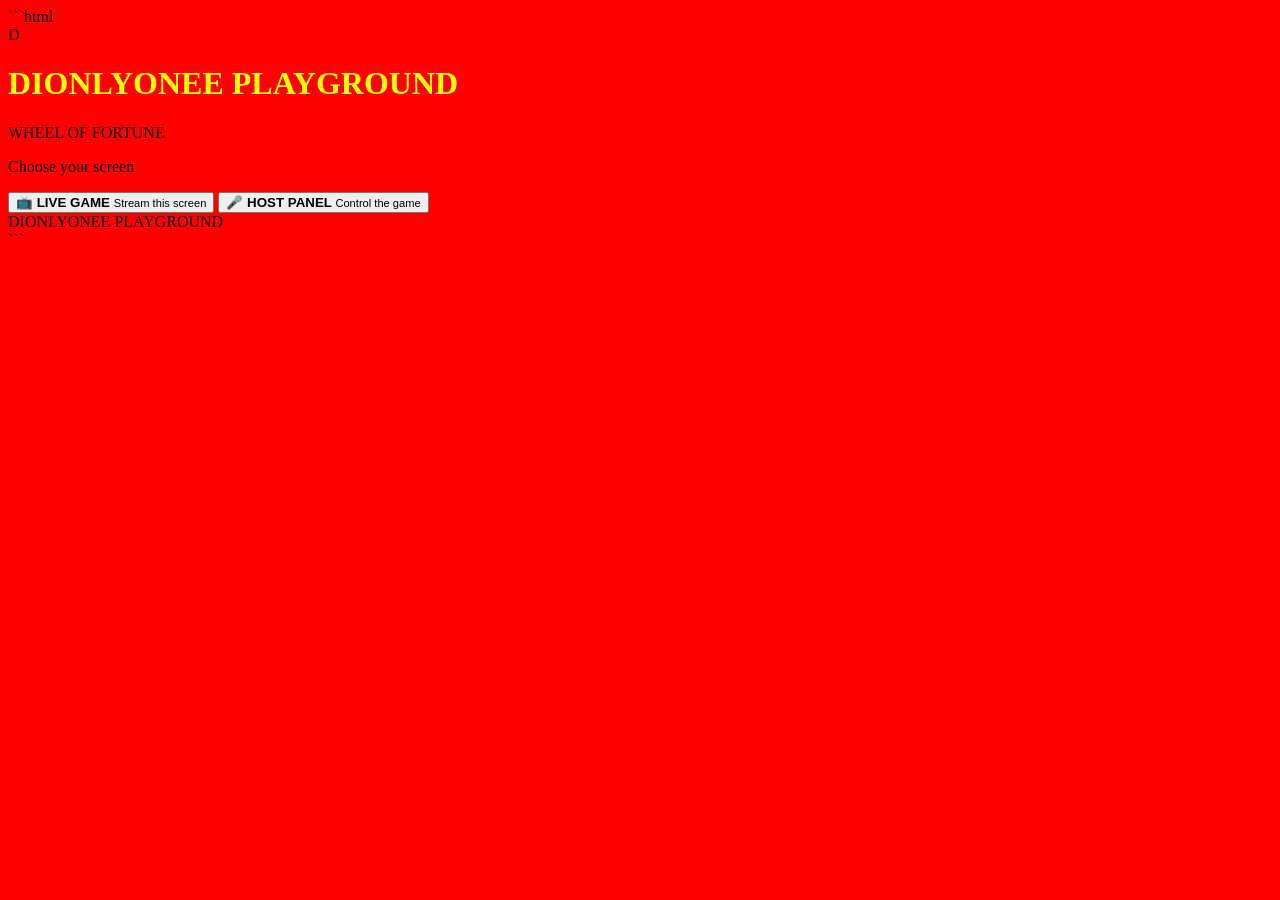
==== commit 564165ea: "Update index.html" ====
--- a/index.html
+++ b/index.html
@@ -6,153 +6,97 @@
 
     <meta charset="UTF-8">
 
-    <meta
-        name="viewport"
-        content="width=device-width, initial-scale=1.0"
-    >
+    <meta name="viewport"
+          content="width=device-width, initial-scale=1.0">
 
     <title>Dionlyonee Playground</title>
 
-    <link
-        rel="stylesheet"
-        href="style.css"
-    >
+    <link rel="stylesheet"
+          href="style.css">
 
 </head>
-
 
 <body>
 
 
-<div class="game">
+<div class="launcher">
 
 
-    <!-- LOGO / TITLE -->
-
-    <header>
-
-        <div class="logo">
-            D
-        </div>
-
-        <div>
-
-            <h1>
-                DIONLYONEE PLAYGROUND
-            </h1>
-
-            <p>
-                LIVE GAME CENTER
-            </p>
-
-        </div>
-
-    </header>
+    <div class="launcher-logo">
+        D
+    </div>
 
 
-
-    <!-- LAUNCH SCREEN -->
-
-    <main class="launch-screen">
+    <h1>
+        DIONLYONEE PLAYGROUND
+    </h1>
 
 
-        <div class="category-label">
-            WHEEL OF FORTUNE
-        </div>
+    <div class="launcher-subtitle">
+        WHEEL OF FORTUNE
+    </div>
 
 
-        <h2>
-            READY TO PLAY?
-        </h2>
+    <p class="launcher-description">
+        Choose your screen
+    </p>
 
 
-        <p class="launch-description">
-            Choose which screen you want to open.
-        </p>
+    <div class="launcher-buttons">
 
 
+        <button
+            class="launcher-button live-launch"
+            onclick="openLive()"
+        >
 
-        <!-- BUTTONS -->
-
-        <div class="launch-buttons">
-
-
-            <!-- LIVE -->
-
-            <button
-                class="launch-button live-button"
-                onclick="openLive()"
-            >
-
-                <span class="button-icon">
-                    📺
-                </span>
-
-                <span>
-                    LIVE GAME
-                </span>
-
-                <small>
-                    Stream this screen
-                </small>
-
-            </button>
-
-
-
-            <!-- HOST -->
-
-            <button
-                class="launch-button host-button"
-                onclick="openHost()"
-            >
-
-                <span class="button-icon">
-                    🎤
-                </span>
-
-                <span>
-                    HOST PANEL
-                </span>
-
-                <small>
-                    Control the game
-                </small>
-
-            </button>
-
-
-        </div>
-
-
-
-        <div class="launch-note">
-
-            Open both screens in separate tabs.
-
-            <br>
+            <span class="launcher-icon">
+                📺
+            </span>
 
             <strong>
                 LIVE GAME
             </strong>
-            is the screen you capture in Streamlabs.
 
-        </div>
+            <small>
+                Stream this screen
+            </small>
+
+        </button>
 
 
-    </main>
+        <button
+            class="launcher-button host-launch"
+            onclick="openHost()"
+        >
+
+            <span class="launcher-icon">
+                🎤
+            </span>
+
+            <strong>
+                HOST PANEL
+            </strong>
+
+            <small>
+                Control the game
+            </small>
+
+        </button>
+
+
+    </div>
+
+
+    <div class="launcher-footer">
+        DIONLYONEE PLAYGROUND
+    </div>
 
 
 </div>
 
 
-
 <script>
-
-
-/* =================================================
-   OPEN LIVE
-================================================= */
 
 function openLive() {
 
@@ -164,11 +108,6 @@
 }
 
 
-
-/* =================================================
-   OPEN HOST
-================================================= */
-
 function openHost() {
 
     window.open(
@@ -178,7 +117,6 @@
 
 }
 
-
 </script>
 
 
--- a/style.css
+++ b/style.css
@@ -1,397 +1,7 @@
-```css
-* {
-    box-sizing: border-box;
-    margin: 0;
-    padding: 0;
+body {
+    background: red !important;
 }
 
-
-body {
-
-    min-height: 100vh;
-
-    background: #050505;
-
-    color: white;
-
-    font-family: Arial, sans-serif;
-
+h1 {
+    color: yellow !important;
 }
-
-
-.game {
-
-    min-height: 100vh;
-
-    padding: 30px;
-
-    background:
-        radial-gradient(
-            circle at top,
-            #222 0%,
-            #050505 60%
-        );
-
-}
-
-
-header {
-
-    max-width: 1200px;
-
-    margin: auto;
-
-    display: flex;
-
-    align-items: center;
-
-    gap: 20px;
-
-    padding-bottom: 25px;
-
-    border-bottom:
-        1px solid #6e591b;
-
-}
-
-
-.logo {
-
-    width: 60px;
-
-    height: 60px;
-
-    display: flex;
-
-    align-items: center;
-
-    justify-content: center;
-
-    border: 2px solid #d4af37;
-
-    border-radius: 10px;
-
-    color: #f5d76e;
-
-    font-size: 32px;
-
-    font-weight: 900;
-
-}
-
-
-h1 {
-
-    color: #f5d76e;
-
-    font-size: 32px;
-
-    letter-spacing: 3px;
-
-}
-
-
-header p {
-
-    margin-top: 5px;
-
-    color: #999;
-
-    letter-spacing: 4px;
-
-}
-
-
-main {
-
-    max-width: 1200px;
-
-    margin: auto;
-
-    text-align: center;
-
-}
-
-
-.category-label {
-
-    margin-top: 45px;
-
-    color: #d4af37;
-
-    font-size: 13px;
-
-    font-weight: bold;
-
-    letter-spacing: 4px;
-
-}
-
-
-.category {
-
-    margin-top: 10px;
-
-    font-size: 42px;
-
-    font-weight: 900;
-
-}
-
-
-.puzzle {
-
-    min-height: 120px;
-
-    margin-top: 50px;
-
-    display: flex;
-
-    justify-content: center;
-
-    align-items: center;
-
-    flex-wrap: wrap;
-
-    gap: 8px;
-
-}
-
-
-.letter {
-
-    width: 60px;
-
-    height: 75px;
-
-    border: 2px solid #d4af37;
-
-    border-radius: 6px;
-
-    display: flex;
-
-    align-items: center;
-
-    justify-content: center;
-
-    background: #080808;
-
-    font-size: 40px;
-
-    font-weight: bold;
-
-}
-
-
-.letter.revealed {
-
-    background: #d4af37;
-
-    color: #050505;
-
-}
-
-
-.space {
-
-    width: 25px;
-
-}
-
-
-.timer-label {
-
-    margin-top: 25px;
-
-    color: #999;
-
-    font-size: 12px;
-
-    letter-spacing: 3px;
-
-}
-
-
-.timer {
-
-    margin-top: 5px;
-
-    color: #f5d76e;
-
-    font-size: 90px;
-
-    font-weight: 900;
-
-}
-
-
-.seconds {
-
-    color: #777;
-
-    font-size: 11px;
-
-    letter-spacing: 3px;
-
-}
-
-
-.message {
-
-    margin-top: 25px;
-
-    color: #d4af37;
-
-    font-weight: bold;
-
-    min-height: 20px;
-
-}
-
-
-.controls {
-
-    max-width: 700px;
-
-    margin: 30px auto;
-
-    padding: 25px;
-
-    background: #101010;
-
-    border: 1px solid #4c3c13;
-
-    border-radius: 12px;
-
-}
-
-
-.setting {
-
-    margin-bottom: 25px;
-
-}
-
-
-.setting h3 {
-
-    margin-bottom: 10px;
-
-    color: #999;
-
-    font-size: 12px;
-
-    letter-spacing: 2px;
-
-}
-
-
-button {
-
-    padding: 13px 20px;
-
-    margin: 4px;
-
-    border: 1px solid #555;
-
-    border-radius: 6px;
-
-    background: #080808;
-
-    color: white;
-
-    font-weight: bold;
-
-    cursor: pointer;
-
-}
-
-
-button:hover {
-
-    border-color: #d4af37;
-
-}
-
-
-button.active {
-
-    background: #d4af37;
-
-    color: #050505;
-
-    border-color: #f5d76e;
-
-}
-
-
-.start-button {
-
-    width: 100%;
-
-    margin-top: 10px;
-
-    padding: 18px;
-
-    background: #d4af37;
-
-    color: #050505;
-
-    border: none;
-
-    font-size: 16px;
-
-}
-
-
-.start-button:hover {
-
-    background: #f5d76e;
-
-}
-
-
-@media (max-width: 700px) {
-
-    .game {
-
-        padding: 15px;
-
-    }
-
-
-    h1 {
-
-        font-size: 18px;
-
-        letter-spacing: 1px;
-
-    }
-
-
-    .category {
-
-        font-size: 28px;
-
-    }
-
-
-    .letter {
-
-        width: 42px;
-
-        height: 55px;
-
-        font-size: 28px;
-
-    }
-
-
-    .timer {
-
-        font-size: 70px;
-
-    }
-
-}
-```
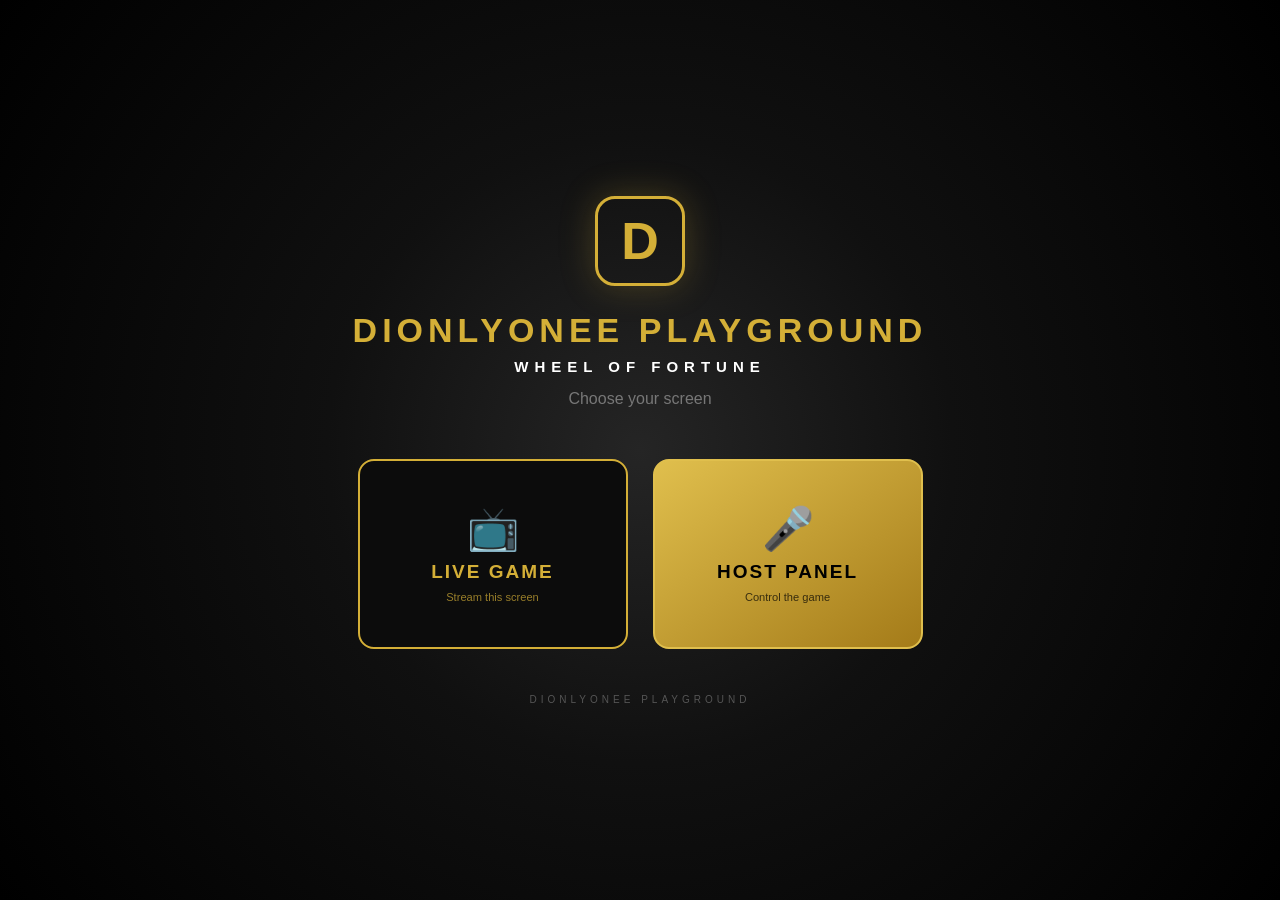
==== commit 8ef1747f: "V2" ====
--- a/index.html
+++ b/index.html
@@ -1,126 +1,34 @@
-```html
 <!DOCTYPE html>
 <html lang="en">
-
 <head>
-
-    <meta charset="UTF-8">
-
-    <meta name="viewport"
-          content="width=device-width, initial-scale=1.0">
-
-    <title>Dionlyonee Playground</title>
-
-    <link rel="stylesheet"
-          href="style.css">
-
+<meta charset="UTF-8">
+<meta name="viewport" content="width=device-width, initial-scale=1.0">
+<title>Dionlyonee Playground</title>
+<link rel="stylesheet" href="style.css">
 </head>
-
 <body>
-
-
 <div class="launcher">
-
-
-    <div class="launcher-logo">
-        D
-    </div>
-
-
-    <h1>
-        DIONLYONEE PLAYGROUND
-    </h1>
-
-
-    <div class="launcher-subtitle">
-        WHEEL OF FORTUNE
-    </div>
-
-
-    <p class="launcher-description">
-        Choose your screen
-    </p>
-
-
-    <div class="launcher-buttons">
-
-
-        <button
-            class="launcher-button live-launch"
-            onclick="openLive()"
-        >
-
-            <span class="launcher-icon">
-                📺
-            </span>
-
-            <strong>
-                LIVE GAME
-            </strong>
-
-            <small>
-                Stream this screen
-            </small>
-
-        </button>
-
-
-        <button
-            class="launcher-button host-launch"
-            onclick="openHost()"
-        >
-
-            <span class="launcher-icon">
-                🎤
-            </span>
-
-            <strong>
-                HOST PANEL
-            </strong>
-
-            <small>
-                Control the game
-            </small>
-
-        </button>
-
-
-    </div>
-
-
-    <div class="launcher-footer">
-        DIONLYONEE PLAYGROUND
-    </div>
-
-
+  <div class="launcher-logo">D</div>
+  <h1>DIONLYONEE PLAYGROUND</h1>
+  <div class="launcher-subtitle">WHEEL OF FORTUNE</div>
+  <p class="launcher-description">Choose your screen</p>
+  <div class="launcher-buttons">
+    <button class="launcher-button live-launch" onclick="openLive()">
+      <span class="launcher-icon">📺</span>
+      <strong>LIVE GAME</strong>
+      <small>Stream this screen</small>
+    </button>
+    <button class="launcher-button host-launch" onclick="openHost()">
+      <span class="launcher-icon">🎤</span>
+      <strong>HOST PANEL</strong>
+      <small>Control the game</small>
+    </button>
+  </div>
+  <div class="launcher-footer">DIONLYONEE PLAYGROUND</div>
 </div>
-
-
 <script>
-
-function openLive() {
-
-    window.open(
-        "live.html",
-        "_blank"
-    );
-
-}
-
-
-function openHost() {
-
-    window.open(
-        "host.html",
-        "_blank"
-    );
-
-}
-
+function openLive(){ window.open("live.html","_blank"); }
+function openHost(){ window.open("host.html","_blank"); }
 </script>
-
-
 </body>
-
 </html>
-```
--- a/style.css
+++ b/style.css
@@ -1,7 +1,32 @@
-body {
-    background: red !important;
-}
+*{box-sizing:border-box}html,body{margin:0;width:100%;min-height:100%}body{font-family:Arial,Helvetica,sans-serif;background:#050505;color:#fff}
+.launcher{min-height:100vh;display:flex;flex-direction:column;align-items:center;justify-content:center;text-align:center;background:radial-gradient(circle at center,#252525 0%,#101010 40%,#000 100%)}
+.launcher-logo{width:90px;height:90px;display:flex;align-items:center;justify-content:center;border:3px solid #d4af37;border-radius:20px;color:#d4af37;font-size:52px;font-weight:900;box-shadow:0 0 35px rgba(212,175,55,.25)}
+.launcher h1{margin:25px 0 8px;color:#d4af37;font-size:34px;letter-spacing:5px}.launcher-subtitle{color:#fff;font-size:15px;font-weight:900;letter-spacing:6px}.launcher-description{color:#777;margin-top:15px}
+.launcher-buttons{display:flex;gap:25px;margin-top:35px}.launcher-button{width:270px;height:190px;display:flex;flex-direction:column;align-items:center;justify-content:center;gap:8px;border-radius:16px;cursor:pointer;font-family:inherit;transition:.25s ease}
+.live-launch{background:#0c0c0c;border:2px solid #d4af37;color:#d4af37}.host-launch{background:linear-gradient(145deg,#e0bf4d,#a47b19);border:2px solid #e0bf4d;color:#000}
+.launcher-button:hover{transform:translateY(-7px);box-shadow:0 15px 40px rgba(212,175,55,.25)}.launcher-icon{font-size:42px}.launcher-button strong{font-size:19px;letter-spacing:2px}.launcher-button small{opacity:.7}.launcher-footer{margin-top:45px;color:#555;font-size:10px;letter-spacing:4px}
 
-h1 {
-    color: yellow !important;
-}
+.live-page{overflow:hidden;background:#000}.live-screen{width:100vw;height:100vh;display:flex;flex-direction:column;background:radial-gradient(circle at center,#252525 0%,#101010 38%,#030303 100%)}
+.live-topbar{height:95px;padding:0 45px;display:flex;align-items:center;justify-content:space-between;border-bottom:2px solid rgba(212,175,55,.35)}
+.live-brand{display:flex;align-items:center;gap:15px}.live-logo{width:55px;height:55px;display:flex;align-items:center;justify-content:center;border:2px solid #d4af37;border-radius:12px;color:#d4af37;font-size:30px;font-weight:900}
+.live-brand-name{color:#d4af37;font-size:20px;font-weight:900;letter-spacing:3px}.live-brand-game{color:#777;font-size:10px;letter-spacing:4px;margin-top:4px}
+.live-status{padding:9px 17px;border:1px solid #d4af37;border-radius:25px;color:#d4af37;font-size:12px;font-weight:900;letter-spacing:2px}.live-dot{display:inline-block;width:9px;height:9px;border-radius:50%;margin-right:7px;background:#d4af37;box-shadow:0 0 15px rgba(212,175,55,.9)}
+.live-main{flex:1;display:flex;flex-direction:column;align-items:center;justify-content:center;text-align:center}.live-category-label{color:#d4af37;font-size:12px;font-weight:900;letter-spacing:5px}.live-category{margin-top:8px;font-size:27px;font-weight:900;letter-spacing:3px}
+.puzzle{display:flex;flex-wrap:wrap;justify-content:center;align-items:center;gap:22px;max-width:1200px;min-height:120px;margin:40px 25px}.word{display:flex;gap:8px}
+.box{width:65px;height:80px;display:flex;align-items:center;justify-content:center;border:3px solid #d4af37;border-radius:5px;background:linear-gradient(145deg,#191919,#060606);color:#fff;font-size:39px;font-weight:900;box-shadow:0 5px 20px rgba(0,0,0,.7)}
+.box.revealed{background:linear-gradient(145deg,#e5c552,#a47918);color:#000;box-shadow:0 0 30px rgba(212,175,55,.45)}
+.timer-label{color:#777;font-size:11px;font-weight:900;letter-spacing:4px}.live-timer{color:#d4af37;font-size:78px;line-height:1;font-weight:900;margin-top:5px}.timer-seconds{color:#555;font-size:10px;letter-spacing:4px}
+.live-message{margin-top:25px;padding:12px 28px;border:1px solid rgba(212,175,55,.4);border-radius:30px;background:rgba(212,175,55,.06);color:#fff;font-size:13px;font-weight:900;letter-spacing:2px}
+.live-footer{height:50px;display:flex;align-items:center;justify-content:center;gap:16px;border-top:1px solid rgba(212,175,55,.2);color:#555;font-size:10px;font-weight:900;letter-spacing:3px}.live-footer b{color:#d4af37}
+
+.host-screen{min-height:100vh;background:radial-gradient(circle at top,#222,#080808 60%,#000)}.host-header{height:90px;display:flex;align-items:center;gap:15px;padding:0 35px;border-bottom:1px solid rgba(212,175,55,.3)}
+.host-logo{width:55px;height:55px;display:flex;align-items:center;justify-content:center;border:2px solid #d4af37;border-radius:12px;color:#d4af37;font-size:30px;font-weight:900}
+.host-header h1{color:#d4af37;font-size:20px;letter-spacing:3px}.host-header p{color:#777;font-size:10px;letter-spacing:3px;margin-top:4px}
+.host-main{max-width:1000px;margin:0 auto;padding:35px 25px;text-align:center}.host-status{display:inline-block;padding:8px 18px;border:1px solid #d4af37;border-radius:20px;color:#d4af37;font-size:11px;font-weight:900;letter-spacing:3px}
+.host-label{margin-top:25px;margin-bottom:7px;color:#777;font-size:10px;font-weight:900;letter-spacing:4px}.host-category{color:#d4af37;font-size:25px;font-weight:900}.host-answer{color:#fff;font-size:30px;font-weight:900;letter-spacing:4px}.host-revealed{color:#d4af37;font-weight:900}.host-timer{color:#d4af37;font-size:60px;font-weight:900}
+.host-settings{display:flex;justify-content:center;gap:20px;flex-wrap:wrap;margin-top:30px}.host-setting{min-width:290px;padding:20px;border:1px solid rgba(212,175,55,.25);border-radius:12px;background:rgba(255,255,255,.03)}
+.host-setting h3{color:#d4af37;font-size:11px;letter-spacing:2px;margin-bottom:12px}.time-button,.cooldown-button{padding:10px 15px;margin:3px;border:1px solid #555;border-radius:6px;background:#111;color:#999;font-weight:900;cursor:pointer}
+.time-button:hover,.cooldown-button:hover{border-color:#d4af37;color:#d4af37}.time-button.active,.cooldown-button.active{background:#d4af37;color:#000;border-color:#d4af37}
+.host-controls{display:flex;justify-content:center;gap:15px;margin-top:30px}.start-game,.next-game{padding:15px 30px;border-radius:7px;font-weight:900;cursor:pointer}
+.start-game{background:linear-gradient(135deg,#dfbf50,#a77c19);color:#000}.next-game{background:#111;border:1px solid #d4af37;color:#d4af37}.host-message{margin-top:20px;color:#999;font-size:12px;letter-spacing:1px}
+@media(max-width:700px){.launcher h1{font-size:22px;letter-spacing:3px}.launcher-buttons{flex-direction:column}.live-topbar{padding:0 15px}.live-brand-name{font-size:13px}.live-brand-game{font-size:7px}.box{width:45px;height:58px;font-size:27px}.word{gap:5px}.puzzle{gap:12px}.live-timer{font-size:58px}}
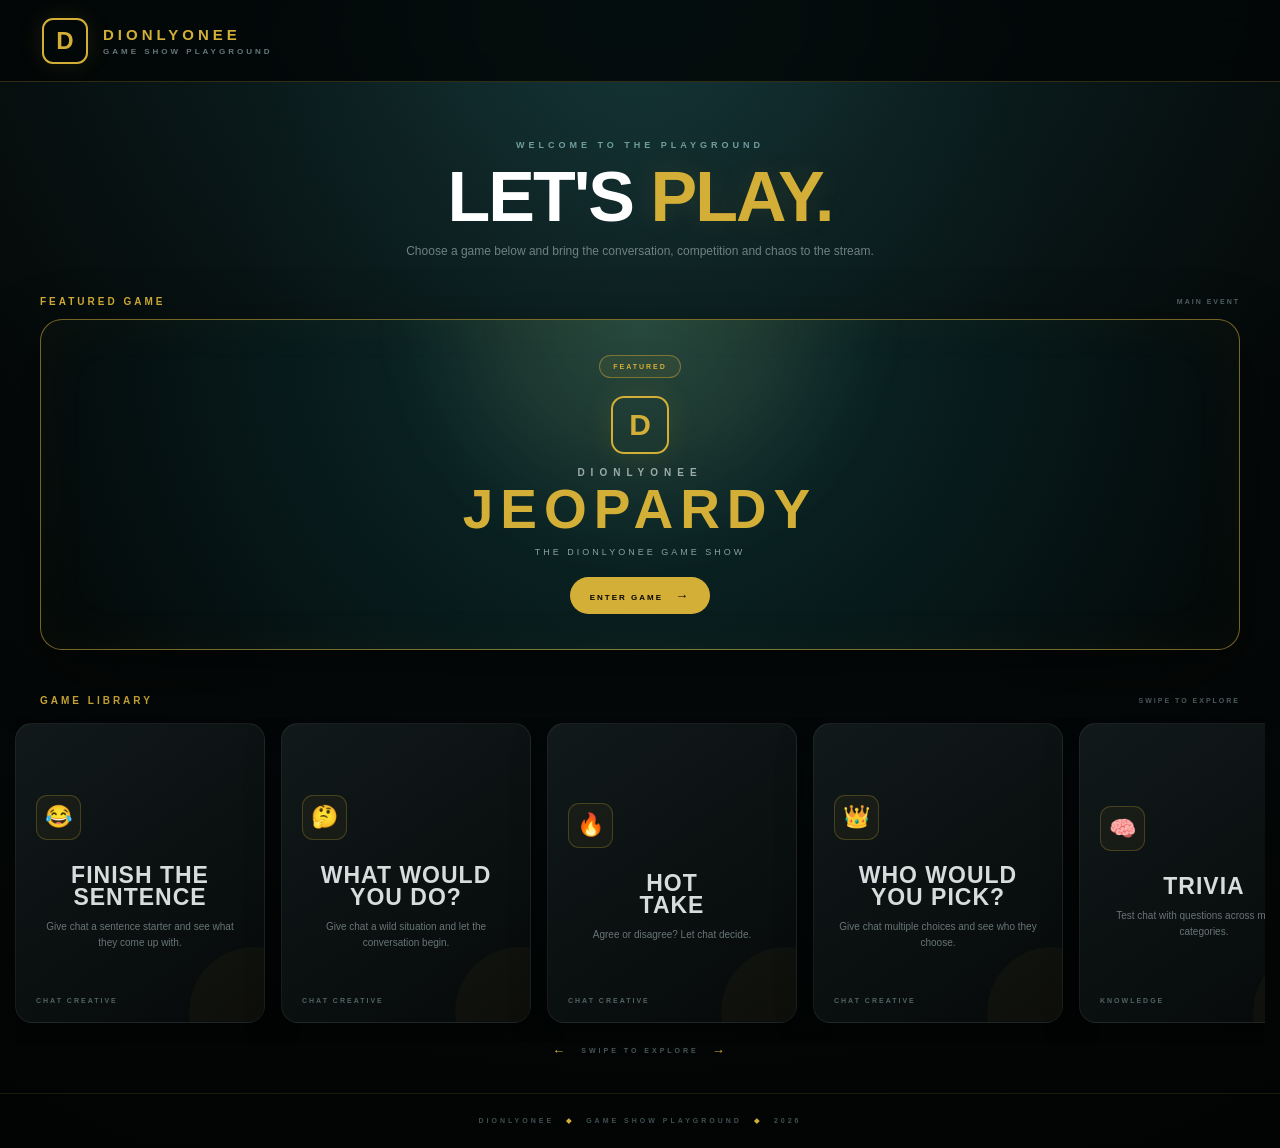
==== commit 577fdafc: "Dionlyonee Playground V1" ====
--- a/index.html
+++ b/index.html
@@ -1,34 +1,615 @@
 <!DOCTYPE html>
 <html lang="en">
+
 <head>
-<meta charset="UTF-8">
-<meta name="viewport" content="width=device-width, initial-scale=1.0">
-<title>Dionlyonee Playground</title>
-<link rel="stylesheet" href="style.css">
+
+    <meta charset="UTF-8">
+
+    <meta
+        name="viewport"
+        content="width=device-width, initial-scale=1.0"
+    >
+
+    <title>Dionlyonee Playground</title>
+
+    <link
+        rel="stylesheet"
+        href="playground.css"
+    >
+
 </head>
+
 <body>
-<div class="launcher">
-  <div class="launcher-logo">D</div>
-  <h1>DIONLYONEE PLAYGROUND</h1>
-  <div class="launcher-subtitle">WHEEL OF FORTUNE</div>
-  <p class="launcher-description">Choose your screen</p>
-  <div class="launcher-buttons">
-    <button class="launcher-button live-launch" onclick="openLive()">
-      <span class="launcher-icon">📺</span>
-      <strong>LIVE GAME</strong>
-      <small>Stream this screen</small>
-    </button>
-    <button class="launcher-button host-launch" onclick="openHost()">
-      <span class="launcher-icon">🎤</span>
-      <strong>HOST PANEL</strong>
-      <small>Control the game</small>
-    </button>
-  </div>
-  <div class="launcher-footer">DIONLYONEE PLAYGROUND</div>
+
+<div class="playground">
+
+
+    <!-- =========================================
+         HEADER
+    ========================================== -->
+
+    <header class="playground-header">
+
+        <div class="brand-mark">
+            D
+        </div>
+
+        <div>
+
+            <div class="brand-name">
+                DIONLYONEE
+            </div>
+
+            <div class="brand-subtitle">
+                GAME SHOW PLAYGROUND
+            </div>
+
+        </div>
+
+    </header>
+
+
+    <!-- =========================================
+         HERO
+    ========================================== -->
+
+    <section class="hero">
+
+        <div class="hero-eyebrow">
+            WELCOME TO THE PLAYGROUND
+        </div>
+
+        <h1>
+            LET'S
+            <span>PLAY.</span>
+        </h1>
+
+        <p>
+            Choose a game below and bring the conversation,
+            competition and chaos to the stream.
+        </p>
+
+    </section>
+
+
+    <!-- =========================================
+         FEATURED GAME
+    ========================================== -->
+
+    <section class="featured-section">
+
+        <div class="section-heading">
+
+            <span>
+                FEATURED GAME
+            </span>
+
+            <small>
+                MAIN EVENT
+            </small>
+
+        </div>
+
+
+        <button
+            type="button"
+            class="featured-game"
+            onclick="openGame('jeopardy/jeopardy.html')"
+        >
+
+            <div class="featured-glow"></div>
+
+
+            <div class="featured-content">
+
+                <div class="featured-badge">
+                    FEATURED
+                </div>
+
+
+                <div class="featured-icon">
+                    D
+                </div>
+
+
+                <div class="featured-title">
+                    DIONLYONEE
+                </div>
+
+
+                <div class="featured-game-name">
+                    JEOPARDY
+                </div>
+
+
+                <div class="featured-description">
+                    THE DIONLYONEE GAME SHOW
+                </div>
+
+
+                <div class="featured-action">
+                    ENTER GAME
+                    <span>→</span>
+                </div>
+
+            </div>
+
+        </button>
+
+    </section>
+
+
+    <!-- =========================================
+         OTHER GAMES
+    ========================================== -->
+
+    <section class="games-section">
+
+        <div class="section-heading">
+
+            <span>
+                GAME LIBRARY
+            </span>
+
+            <small>
+                SWIPE TO EXPLORE
+            </small>
+
+        </div>
+
+
+        <div class="game-carousel">
+
+
+            <!-- FINISH THE SENTENCE -->
+
+            <button
+                type="button"
+                class="game-card"
+                onclick="openGame('finish-the-sentence/index.html')"
+            >
+
+                <div class="game-card-top">
+
+                    <div class="game-icon">
+                        😂
+                    </div>
+
+                </div>
+
+                <h2>
+                    FINISH THE<br>
+                    SENTENCE
+                </h2>
+
+                <p>
+                    Give chat a sentence starter
+                    and see what they come up with.
+                </p>
+
+                <div class="game-type">
+                    CHAT CREATIVE
+                </div>
+
+            </button>
+
+
+            <!-- WHAT WOULD YOU DO -->
+
+            <button
+                type="button"
+                class="game-card"
+                onclick="openGame('what-would-you-do/index.html')"
+            >
+
+                <div class="game-card-top">
+
+                    <div class="game-icon">
+                        🤔
+                    </div>
+
+                </div>
+
+                <h2>
+                    WHAT WOULD<br>
+                    YOU DO?
+                </h2>
+
+                <p>
+                    Give chat a wild situation
+                    and let the conversation begin.
+                </p>
+
+                <div class="game-type">
+                    CHAT CREATIVE
+                </div>
+
+            </button>
+
+
+            <!-- HOT TAKE -->
+
+            <button
+                type="button"
+                class="game-card"
+                onclick="openGame('hot-take/index.html')"
+            >
+
+                <div class="game-card-top">
+
+                    <div class="game-icon">
+                        🔥
+                    </div>
+
+                </div>
+
+                <h2>
+                    HOT<br>
+                    TAKE
+                </h2>
+
+                <p>
+                    Agree or disagree?
+                    Let chat decide.
+                </p>
+
+                <div class="game-type">
+                    CHAT CREATIVE
+                </div>
+
+            </button>
+
+
+            <!-- WHO WOULD YOU PICK -->
+
+            <button
+                type="button"
+                class="game-card"
+                onclick="openGame('who-would-you-pick/index.html')"
+            >
+
+                <div class="game-card-top">
+
+                    <div class="game-icon">
+                        👑
+                    </div>
+
+                </div>
+
+                <h2>
+                    WHO WOULD<br>
+                    YOU PICK?
+                </h2>
+
+                <p>
+                    Give chat multiple choices
+                    and see who they choose.
+                </p>
+
+                <div class="game-type">
+                    CHAT CREATIVE
+                </div>
+
+            </button>
+
+
+            <!-- TRIVIA -->
+
+            <button
+                type="button"
+                class="game-card"
+                onclick="openGame('trivia/index.html')"
+            >
+
+                <div class="game-card-top">
+
+                    <div class="game-icon">
+                        🧠
+                    </div>
+
+                </div>
+
+                <h2>
+                    TRIVIA
+                </h2>
+
+                <p>
+                    Test chat with questions
+                    across multiple categories.
+                </p>
+
+                <div class="game-type">
+                    KNOWLEDGE
+                </div>
+
+            </button>
+
+
+            <!-- EMOJI GUESS -->
+
+            <button
+                type="button"
+                class="game-card"
+                onclick="openGame('emoji-guess/index.html')"
+            >
+
+                <div class="game-card-top">
+
+                    <div class="game-icon">
+                        👀
+                    </div>
+
+                </div>
+
+                <h2>
+                    EMOJI<br>
+                    GUESS
+                </h2>
+
+                <p>
+                    Can chat figure out the
+                    answer from the emojis?
+                </p>
+
+                <div class="game-type">
+                    GUESSING
+                </div>
+
+            </button>
+
+
+            <!-- UNSCRAMBLE IT -->
+
+            <button
+                type="button"
+                class="game-card"
+                onclick="openGame('unscramble-it/index.html')"
+            >
+
+                <div class="game-card-top">
+
+                    <div class="game-icon">
+                        🔀
+                    </div>
+
+                </div>
+
+                <h2>
+                    UNSCRAMBLE<br>
+                    IT
+                </h2>
+
+                <p>
+                    Rearrange the letters
+                    and find the answer.
+                </p>
+
+                <div class="game-type">
+                    GUESSING
+                </div>
+
+            </button>
+
+
+            <!-- WHO DIS -->
+
+            <button
+                type="button"
+                class="game-card"
+                onclick="openGame('who-dis/index.html')"
+            >
+
+                <div class="game-card-top">
+
+                    <div class="game-icon">
+                        🕵🏾
+                    </div>
+
+                </div>
+
+                <h2>
+                    WHO<br>
+                    DIS?
+                </h2>
+
+                <p>
+                    Listen to the clues
+                    and guess the character.
+                </p>
+
+                <div class="game-type">
+                    GUESSING
+                </div>
+
+            </button>
+
+
+            <!-- HANGMAN -->
+
+            <button
+                type="button"
+                class="game-card"
+                onclick="openGame('hangman/index.html')"
+            >
+
+                <div class="game-card-top">
+
+                    <div class="game-icon">
+                        🔤
+                    </div>
+
+                </div>
+
+                <h2>
+                    HANGMAN
+                </h2>
+
+                <p>
+                    Guess letters and uncover
+                    the hidden word.
+                </p>
+
+                <div class="game-type">
+                    GUESSING
+                </div>
+
+            </button>
+
+
+            <!-- CHARADES -->
+
+            <button
+                type="button"
+                class="game-card"
+                onclick="openGame('charades/index.html')"
+            >
+
+                <div class="game-card-top">
+
+                    <div class="game-icon">
+                        🎭
+                    </div>
+
+                </div>
+
+                <h2>
+                    CHARADES
+                </h2>
+
+                <p>
+                    Act it out and let chat
+                    figure out the clue.
+                </p>
+
+                <div class="game-type">
+                    PERFORMANCE
+                </div>
+
+            </button>
+
+
+            <!-- WOULD YOU RATHER -->
+
+            <button
+                type="button"
+                class="game-card"
+                onclick="openGame('would-you-rather/index.html')"
+            >
+
+                <div class="game-card-top">
+
+                    <div class="game-icon">
+                        ⚖️
+                    </div>
+
+                </div>
+
+                <h2>
+                    WOULD YOU<br>
+                    RATHER
+                </h2>
+
+                <p>
+                    Two choices.
+                    One impossible decision.
+                </p>
+
+                <div class="game-type">
+                    CHAT GAME
+                </div>
+
+            </button>
+
+
+            <!-- MOST LIKELY -->
+
+            <button
+                type="button"
+                class="game-card"
+                onclick="openGame('most-likely/index.html')"
+            >
+
+                <div class="game-card-top">
+
+                    <div class="game-icon">
+                        🃏
+                    </div>
+
+                </div>
+
+                <h2>
+                    MOST<br>
+                    LIKELY
+                </h2>
+
+                <p>
+                    Who is most likely to...?
+                    Let chat debate it.
+                </p>
+
+                <div class="game-type">
+                    CHAT GAME
+                </div>
+
+            </button>
+
+
+        </div>
+
+
+        <div class="swipe-hint">
+
+            <span>←</span>
+
+            SWIPE TO EXPLORE
+
+            <span>→</span>
+
+        </div>
+
+    </section>
+
+
+    <!-- =========================================
+         FOOTER
+    ========================================== -->
+
+    <footer>
+
+        <span>
+            DIONLYONEE
+        </span>
+
+        <b>◆</b>
+
+        <span>
+            GAME SHOW PLAYGROUND
+        </span>
+
+        <b>◆</b>
+
+        <span>
+            2026
+        </span>
+
+    </footer>
+
+
 </div>
+
+
 <script>
-function openLive(){ window.open("live.html","_blank"); }
-function openHost(){ window.open("host.html","_blank"); }
+
+function openGame(path) {
+
+    window.open(
+        path,
+        "_blank"
+    );
+
+}
+
 </script>
+
 </body>
-</html>
+</html>
--- a/playground.css
+++ b/playground.css
@@ -0,0 +1,762 @@
+* {
+    box-sizing: border-box;
+}
+
+html {
+    margin: 0;
+    padding: 0;
+    background: #020303;
+}
+
+body {
+    margin: 0;
+    padding: 0;
+
+    min-height: 100vh;
+
+    font-family:
+        Arial,
+        Helvetica,
+        sans-serif;
+
+    background:
+        radial-gradient(
+            circle at 50% -10%,
+            #16383a 0%,
+            #0b1d1e 25%,
+            #050909 55%,
+            #020303 100%
+        );
+
+    color: #ffffff;
+}
+
+
+/* =========================================
+   PLAYGROUND
+========================================= */
+
+.playground {
+    min-height: 100vh;
+
+    overflow: hidden;
+
+    background:
+        radial-gradient(
+            circle at 50% 15%,
+            rgba(52, 120, 120, 0.12),
+            transparent 35%
+        );
+}
+
+
+/* =========================================
+   HEADER
+========================================= */
+
+.playground-header {
+    height: 82px;
+
+    padding: 0 42px;
+
+    display: flex;
+    align-items: center;
+
+    gap: 15px;
+
+    border-bottom:
+        1px solid rgba(212, 175, 55, 0.22);
+
+    background:
+        rgba(2, 5, 5, 0.82);
+
+    backdrop-filter: blur(12px);
+}
+
+.brand-mark {
+    width: 46px;
+    height: 46px;
+
+    display: flex;
+    align-items: center;
+    justify-content: center;
+
+    border:
+        2px solid #d4af37;
+
+    border-radius: 11px;
+
+    color: #d4af37;
+
+    font-size: 24px;
+    font-weight: 900;
+
+    box-shadow:
+        0 0 24px rgba(212, 175, 55, 0.13);
+}
+
+.brand-name {
+    color: #d4af37;
+
+    font-size: 15px;
+    font-weight: 900;
+
+    letter-spacing: 4px;
+}
+
+.brand-subtitle {
+    margin-top: 4px;
+
+    color: #667879;
+
+    font-size: 8px;
+    font-weight: 900;
+
+    letter-spacing: 3px;
+}
+
+
+/* =========================================
+   HERO
+========================================= */
+
+.hero {
+    max-width: 1050px;
+
+    margin: 0 auto;
+
+    padding:
+        58px 30px
+        35px;
+
+    text-align: center;
+}
+
+.hero-eyebrow {
+    color: #6f9d9e;
+
+    font-size: 9px;
+    font-weight: 900;
+
+    letter-spacing: 4px;
+}
+
+.hero h1 {
+    margin:
+        14px 0
+        10px;
+
+    color: #ffffff;
+
+    font-size:
+        clamp(
+            38px,
+            6vw,
+            70px
+        );
+
+    line-height: 0.95;
+
+    font-weight: 900;
+
+    letter-spacing: -2px;
+}
+
+.hero h1 span {
+    color: #d4af37;
+
+    text-shadow:
+        0 0 30px rgba(212, 175, 55, 0.12);
+}
+
+.hero p {
+    max-width: 550px;
+
+    margin: 0 auto;
+
+    color: #718081;
+
+    font-size: 12px;
+
+    line-height: 1.7;
+}
+
+
+/* =========================================
+   SECTION HEADINGS
+========================================= */
+
+.featured-section,
+.games-section {
+    width: 100%;
+    max-width: 1250px;
+
+    margin: 0 auto;
+}
+
+.section-heading {
+    padding:
+        0 25px
+        12px;
+
+    display: flex;
+    align-items: center;
+    justify-content: space-between;
+}
+
+.section-heading span {
+    color: #d4af37;
+
+    font-size: 10px;
+    font-weight: 900;
+
+    letter-spacing: 3px;
+}
+
+.section-heading small {
+    color: #536263;
+
+    font-size: 7px;
+    font-weight: 900;
+
+    letter-spacing: 2px;
+}
+
+
+/* =========================================
+   FEATURED JEORPARDY
+========================================= */
+
+.featured-game {
+    position: relative;
+
+    width: calc(100% - 50px);
+
+    min-height: 270px;
+
+    margin:
+        0 25px
+        45px;
+
+    padding: 35px;
+
+    overflow: hidden;
+
+    border:
+        1px solid rgba(212, 175, 55, 0.55);
+
+    border-radius: 22px;
+
+    background:
+        radial-gradient(
+            circle at 50% 0%,
+            #173f40,
+            #092021 38%,
+            #030707 100%
+        );
+
+    color: #ffffff;
+
+    cursor: pointer;
+
+    box-shadow:
+        0 25px 70px rgba(0, 0, 0, 0.45),
+        inset 0 0 60px rgba(212, 175, 55, 0.04);
+
+    transition:
+        transform 0.25s ease,
+        border-color 0.25s ease,
+        box-shadow 0.25s ease;
+}
+
+.featured-game:hover {
+    transform: translateY(-5px);
+
+    border-color: #d4af37;
+
+    box-shadow:
+        0 30px 80px rgba(0, 0, 0, 0.55),
+        0 0 45px rgba(212, 175, 55, 0.09);
+}
+
+.featured-glow {
+    position: absolute;
+
+    width: 350px;
+    height: 350px;
+
+    top: -180px;
+    left: 50%;
+
+    transform: translateX(-50%);
+
+    border-radius: 50%;
+
+    background:
+        rgba(212, 175, 55, 0.08);
+
+    filter: blur(50px);
+}
+
+.featured-content {
+    position: relative;
+
+    z-index: 2;
+
+    display: flex;
+    flex-direction: column;
+
+    align-items: center;
+}
+
+.featured-badge {
+    padding:
+        7px 13px;
+
+    border:
+        1px solid rgba(212, 175, 55, 0.45);
+
+    border-radius: 30px;
+
+    background:
+        rgba(212, 175, 55, 0.07);
+
+    color: #d4af37;
+
+    font-size: 7px;
+    font-weight: 900;
+
+    letter-spacing: 2px;
+}
+
+.featured-icon {
+    width: 58px;
+    height: 58px;
+
+    margin-top: 18px;
+
+    display: flex;
+    align-items: center;
+    justify-content: center;
+
+    border:
+        2px solid #d4af37;
+
+    border-radius: 13px;
+
+    color: #d4af37;
+
+    font-size: 30px;
+    font-weight: 900;
+
+    box-shadow:
+        0 0 30px rgba(212, 175, 55, 0.12);
+}
+
+.featured-title {
+    margin-top: 13px;
+
+    color: #9babad;
+
+    font-size: 10px;
+    font-weight: 900;
+
+    letter-spacing: 6px;
+}
+
+.featured-game-name {
+    margin-top: 4px;
+
+    color: #d4af37;
+
+    font-size:
+        clamp(
+            32px,
+            5vw,
+            55px
+        );
+
+    line-height: 1;
+
+    font-weight: 900;
+
+    letter-spacing: 7px;
+}
+
+.featured-description {
+    margin-top: 10px;
+
+    color: #8ba1a2;
+
+    font-size: 9px;
+
+    letter-spacing: 3px;
+}
+
+.featured-action {
+    margin-top: 20px;
+
+    padding:
+        11px 20px;
+
+    border-radius: 30px;
+
+    background: #d4af37;
+
+    color: #050505;
+
+    font-size: 8px;
+    font-weight: 900;
+
+    letter-spacing: 2px;
+}
+
+.featured-action span {
+    margin-left: 8px;
+
+    font-size: 13px;
+}
+
+
+/* =========================================
+   GAME CAROUSEL
+========================================= */
+
+.games-section {
+    padding-bottom: 35px;
+}
+
+.game-carousel {
+    width: 100%;
+
+    padding:
+        5px 25px
+        20px;
+
+    display: flex;
+
+    gap: 16px;
+
+    overflow-x: auto;
+
+    scroll-snap-type: x mandatory;
+
+    scrollbar-width: thin;
+
+    scrollbar-color:
+        #365758
+        transparent;
+
+    overscroll-behavior-x: contain;
+}
+
+.game-carousel::-webkit-scrollbar {
+    height: 7px;
+}
+
+.game-carousel::-webkit-scrollbar-track {
+    background: transparent;
+}
+
+.game-carousel::-webkit-scrollbar-thumb {
+    border-radius: 20px;
+
+    background: #365758;
+}
+
+
+/* =========================================
+   GAME CARD
+========================================= */
+
+.game-card {
+    position: relative;
+
+    flex:
+        0 0
+        250px;
+
+    min-height: 300px;
+
+    padding: 20px;
+
+    scroll-snap-align: start;
+
+    border:
+        1px solid rgba(255, 255, 255, 0.07);
+
+    border-radius: 17px;
+
+    background:
+        linear-gradient(
+            145deg,
+            #11191a,
+            #060909
+        );
+
+    box-shadow:
+        0 15px 35px rgba(0, 0, 0, 0.35);
+
+    overflow: hidden;
+
+    transition:
+        transform 0.2s ease,
+        border-color 0.2s ease;
+}
+
+.game-card:hover {
+    transform: translateY(-4px);
+
+    border-color:
+        rgba(212, 175, 55, 0.25);
+}
+
+.game-card::after {
+    content: "";
+
+    position: absolute;
+
+    width: 130px;
+    height: 130px;
+
+    right: -55px;
+    bottom: -55px;
+
+    border-radius: 50%;
+
+    background:
+        rgba(212, 175, 55, 0.035);
+}
+
+.game-card-top {
+    display: flex;
+
+    align-items: center;
+    justify-content: space-between;
+}
+
+.game-icon {
+    width: 45px;
+    height: 45px;
+
+    display: flex;
+    align-items: center;
+    justify-content: center;
+
+    border:
+        1px solid rgba(212, 175, 55, 0.25);
+
+    border-radius: 11px;
+
+    background:
+        rgba(212, 175, 55, 0.05);
+
+    font-size: 22px;
+}
+
+.coming-badge {
+    padding:
+        5px 8px;
+
+    border:
+        1px solid rgba(255, 255, 255, 0.09);
+
+    border-radius: 20px;
+
+    color: #566364;
+
+    font-size: 6px;
+    font-weight: 900;
+
+    letter-spacing: 1px;
+}
+
+.game-card h2 {
+    margin:
+        24px 0
+        10px;
+
+    color: #d5dddd;
+
+    font-size: 23px;
+
+    line-height: 0.98;
+
+    font-weight: 900;
+
+    letter-spacing: 1px;
+}
+
+.game-card p {
+    margin: 0;
+
+    color: #687576;
+
+    font-size: 10px;
+
+    line-height: 1.6;
+}
+
+.game-type {
+    position: absolute;
+
+    left: 20px;
+    bottom: 18px;
+
+    color: #526364;
+
+    font-size: 7px;
+    font-weight: 900;
+
+    letter-spacing: 2px;
+}
+
+
+/* =========================================
+   SWIPE HINT
+========================================= */
+
+.swipe-hint {
+    display: flex;
+
+    align-items: center;
+    justify-content: center;
+
+    gap: 13px;
+
+    color: #485758;
+
+    font-size: 7px;
+    font-weight: 900;
+
+    letter-spacing: 3px;
+}
+
+.swipe-hint span {
+    color: #d4af37;
+
+    font-size: 13px;
+}
+
+
+/* =========================================
+   FOOTER
+========================================= */
+
+footer {
+    min-height: 55px;
+
+    display: flex;
+    align-items: center;
+    justify-content: center;
+
+    gap: 12px;
+
+    border-top:
+        1px solid rgba(212, 175, 55, 0.12);
+
+    color: #3f5051;
+
+    font-size: 7px;
+    font-weight: 900;
+
+    letter-spacing: 3px;
+}
+
+footer b {
+    color: #d4af37;
+}
+
+
+/* =========================================
+   MOBILE
+========================================= */
+
+@media (max-width: 700px) {
+
+    .playground-header {
+        height: 68px;
+
+        padding: 0 18px;
+    }
+
+    .brand-mark {
+        width: 38px;
+        height: 38px;
+
+        font-size: 20px;
+    }
+
+    .brand-name {
+        font-size: 11px;
+
+        letter-spacing: 3px;
+    }
+
+    .brand-subtitle {
+        font-size: 6px;
+
+        letter-spacing: 2px;
+    }
+
+    .hero {
+        padding:
+            40px 20px
+            28px;
+    }
+
+    .hero h1 {
+        font-size: 42px;
+
+        letter-spacing: -1px;
+    }
+
+    .hero p {
+        font-size: 10px;
+    }
+
+    .section-heading {
+        padding:
+            0 15px
+            10px;
+    }
+
+    .featured-game {
+        width: calc(100% - 30px);
+
+        margin:
+            0 15px
+            35px;
+
+        min-height: 250px;
+
+        padding: 28px 15px;
+    }
+
+    .featured-game-name {
+        font-size: 30px;
+
+        letter-spacing: 4px;
+    }
+
+    .featured-title {
+        font-size: 8px;
+
+        letter-spacing: 4px;
+    }
+
+    .game-carousel {
+        padding-left: 15px;
+        padding-right: 15px;
+    }
+
+    .game-card {
+        flex-basis: 235px;
+
+        min-height: 285px;
+    }
+
+    footer {
+        display: none;
+    }
+}
